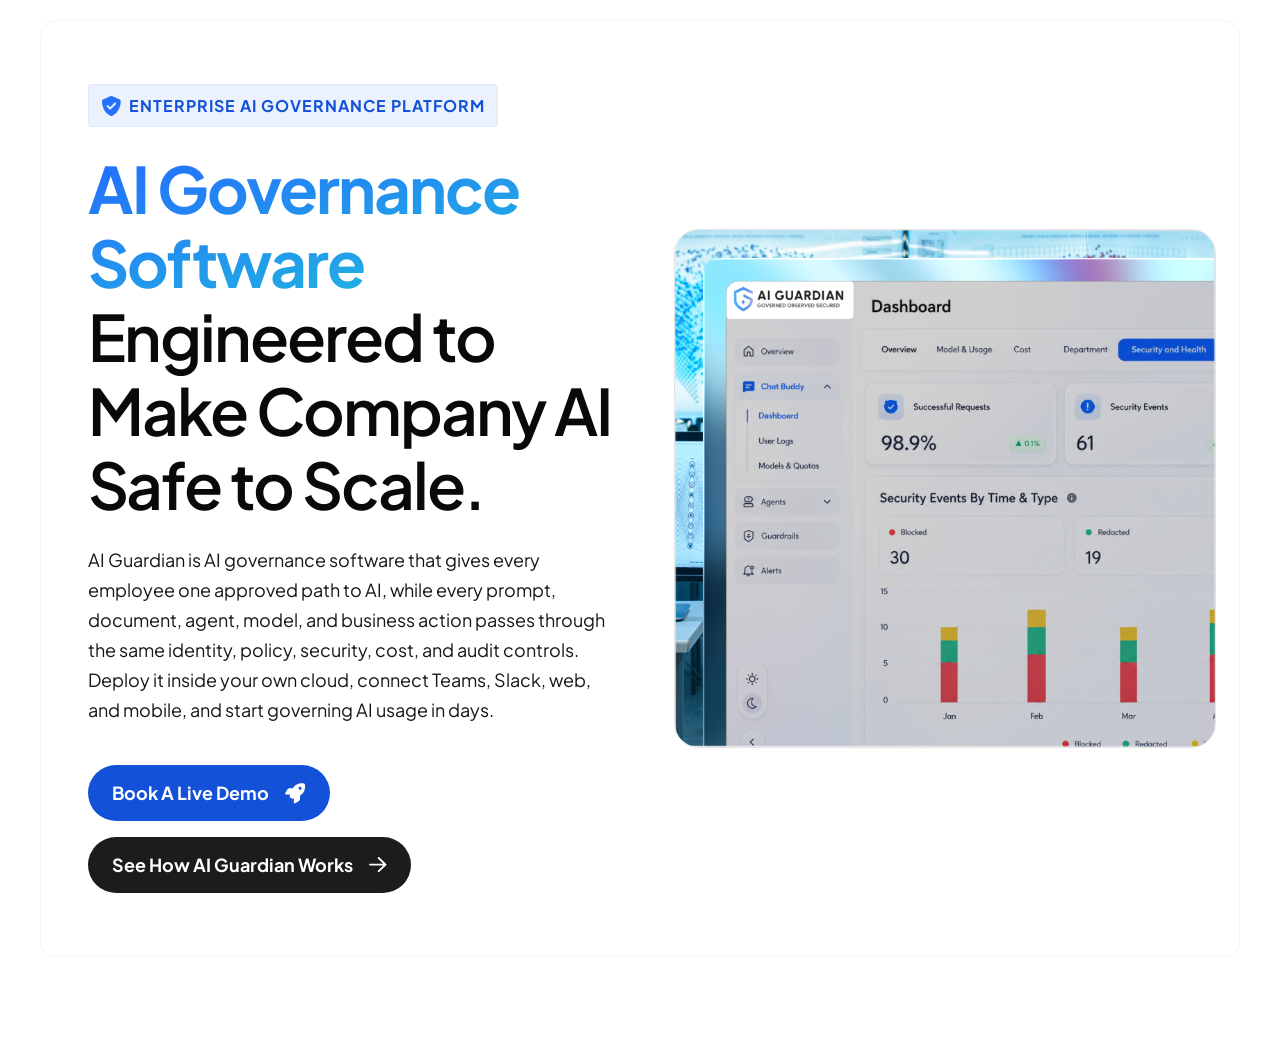
==== index.html @ 6d7435ee "Scaffold Figma-to-HTML page with self-hosted fonts and hero section Co-Authored-By: Claude Opus 5.5 " ====
<!doctype html>
<html lang="en">
<head>
  <meta charset="utf-8">
  <meta name="viewport" content="width=device-width, initial-scale=1">
  <title>AI Guardian — Enterprise AI Governance Software</title>
  <meta name="description" content="AI Guardian gives every employee one approved path to AI, with identity, policy, security, cost, and audit controls on every request.">
  <link rel="stylesheet" href="css/fonts.css">
  <link rel="stylesheet" href="css/base.css">
  <link rel="stylesheet" href="css/01-hero.css">
</head>
<body>
<main class="page">
<!-- 01 Hero — Figma node 1:6238 -->
<section class="hero section-full" id="hero">
  <div class="hero__card">
    <div class="hero__content">
      <div class="hero__text">
        <div class="hero__heading">
          <span class="eyebrow">
            <img src="assets/icon-shield-check.svg" width="19" height="20" alt="">
            Enterprise AI Governance Platform
          </span>
          <h1 class="hero__title">
            <span class="hero__title-gradient">AI Governance Software</span>
            Engineered to Make Company AI Safe to Scale.
          </h1>
        </div>
        <p class="hero__lead">
          AI Guardian is AI governance software that gives every employee one approved path to AI, while every prompt, document, agent, model, and business action passes through the same identity, policy, security, cost, and audit controls. Deploy it inside your own cloud, connect Teams, Slack, web, and mobile, and start governing AI usage in days.
        </p>
      </div>
      <div class="hero__actions">
        <a class="btn btn--primary" href="#book-demo">
          Book A Live Demo
          <img src="assets/icon-rocket.svg" width="21" height="21" alt="">
        </a>
        <a class="btn btn--dark" href="#walkthrough">
          See How AI Guardian Works
          <img src="assets/icon-arrow-right.svg" width="18" height="16" alt="">
        </a>
      </div>
    </div>
    <div class="hero__media">
      <img src="assets/hero-dashboard.png" width="777" height="744" alt="AI Guardian dashboard showing successful requests, security events, and security events by time and type">
    </div>
  </div>
</section>
</main>
</body>
</html>
---- css/fonts.css ----
/* Self-hosted Google Fonts (latin + latin-ext subsets). Variable fonts cover the weight range. */

/* Cousine — latin-ext */
@font-face {
  font-family: 'Cousine';
  font-style: normal;
  font-weight: 400;
  font-display: swap;
  src: url(../fonts/Cousine-latin-ext.woff2) format('woff2');
  unicode-range: U+0100-02BA, U+02BD-02C5, U+02C7-02CC, U+02CE-02D7, U+02DD-02FF, U+0304, U+0308, U+0329, U+1D00-1DBF, U+1E00-1E9F, U+1EF2-1EFF, U+2020, U+20A0-20AB, U+20AD-20C0, U+2113, U+2C60-2C7F, U+A720-A7FF;
}

/* Cousine — latin */
@font-face {
  font-family: 'Cousine';
  font-style: normal;
  font-weight: 400;
  font-display: swap;
  src: url(../fonts/Cousine-latin.woff2) format('woff2');
  unicode-range: U+0000-00FF, U+0131, U+0152-0153, U+02BB-02BC, U+02C6, U+02DA, U+02DC, U+0304, U+0308, U+0329, U+2000-206F, U+20AC, U+2122, U+2191, U+2193, U+2212, U+2215, U+FEFF, U+FFFD;
}

/* Inter — latin-ext */
@font-face {
  font-family: 'Inter';
  font-style: normal;
  font-weight: 400 900;
  font-display: swap;
  src: url(../fonts/Inter-latin-ext.woff2) format('woff2');
  unicode-range: U+0100-02BA, U+02BD-02C5, U+02C7-02CC, U+02CE-02D7, U+02DD-02FF, U+0304, U+0308, U+0329, U+1D00-1DBF, U+1E00-1E9F, U+1EF2-1EFF, U+2020, U+20A0-20AB, U+20AD-20C0, U+2113, U+2C60-2C7F, U+A720-A7FF;
}

/* Inter — latin */
@font-face {
  font-family: 'Inter';
  font-style: normal;
  font-weight: 400 900;
  font-display: swap;
  src: url(../fonts/Inter-latin.woff2) format('woff2');
  unicode-range: U+0000-00FF, U+0131, U+0152-0153, U+02BB-02BC, U+02C6, U+02DA, U+02DC, U+0304, U+0308, U+0329, U+2000-206F, U+20AC, U+2122, U+2191, U+2193, U+2212, U+2215, U+FEFF, U+FFFD;
}

/* Plus Jakarta Sans — latin-ext */
@font-face {
  font-family: 'Plus Jakarta Sans';
  font-style: normal;
  font-weight: 400 800;
  font-display: swap;
  src: url(../fonts/PlusJakartaSans-latin-ext.woff2) format('woff2');
  unicode-range: U+0100-02BA, U+02BD-02C5, U+02C7-02CC, U+02CE-02D7, U+02DD-02FF, U+0304, U+0308, U+0329, U+1D00-1DBF, U+1E00-1E9F, U+1EF2-1EFF, U+2020, U+20A0-20AB, U+20AD-20C0, U+2113, U+2C60-2C7F, U+A720-A7FF;
}

/* Plus Jakarta Sans — latin */
@font-face {
  font-family: 'Plus Jakarta Sans';
  font-style: normal;
  font-weight: 400 800;
  font-display: swap;
  src: url(../fonts/PlusJakartaSans-latin.woff2) format('woff2');
  unicode-range: U+0000-00FF, U+0131, U+0152-0153, U+02BB-02BC, U+02C6, U+02DA, U+02DC, U+0304, U+0308, U+0329, U+2000-206F, U+20AC, U+2122, U+2191, U+2193, U+2212, U+2215, U+FEFF, U+FFFD;
}

/* Roboto — latin-ext */
@font-face {
  font-family: 'Roboto';
  font-style: normal;
  font-weight: 400;
  font-display: swap;
  src: url(../fonts/Roboto-latin-ext.woff2) format('woff2');
  unicode-range: U+0100-02BA, U+02BD-02C5, U+02C7-02CC, U+02CE-02D7, U+02DD-02FF, U+0304, U+0308, U+0329, U+1D00-1DBF, U+1E00-1E9F, U+1EF2-1EFF, U+2020, U+20A0-20AB, U+20AD-20C0, U+2113, U+2C60-2C7F, U+A720-A7FF;
}

/* Roboto — latin */
@font-face {
  font-family: 'Roboto';
  font-style: normal;
  font-weight: 400;
  font-display: swap;
  src: url(../fonts/Roboto-latin.woff2) format('woff2');
  unicode-range: U+0000-00FF, U+0131, U+0152-0153, U+02BB-02BC, U+02C6, U+02DA, U+02DC, U+0304, U+0308, U+0329, U+2000-206F, U+20AC, U+2122, U+2191, U+2193, U+2212, U+2215, U+FEFF, U+FFFD;
}
---- css/base.css ----
/* Base styles shared by every section.
   Figma frame: "Design | AI Guardian - v2" (1760px wide, white, 20px top / 80px bottom padding,
   sections stacked vertically with an 80px gap). */

*,
*::before,
*::after {
  box-sizing: border-box;
}

html {
  -webkit-text-size-adjust: 100%;
}

body {
  margin: 0;
  background: #ffffff;
  color: #09090b;
  font-family: "Plus Jakarta Sans", "Inter", system-ui, sans-serif;
  -webkit-font-smoothing: antialiased;
  -moz-osx-font-smoothing: grayscale;
  text-rendering: optimizeLegibility;
}

h1, h2, h3, h4, h5, h6, p, ul, ol, figure, blockquote {
  margin: 0;
  padding: 0;
}

ul, ol {
  list-style: none;
}

img, svg {
  display: block;
  max-width: none;
}

a {
  color: inherit;
  text-decoration: none;
}

button {
  font: inherit;
  color: inherit;
  background: none;
  border: 0;
  padding: 0;
  cursor: pointer;
}

.page {
  width: 100%;
  max-width: 1760px;
  margin: 0 auto;
  padding: 20px 0 80px;
  display: flex;
  flex-direction: column;
  gap: 80px;
}

/* Section wrappers: in Figma, some sections span the full 1760px frame and
   others are inset 24px on each side (1712px wide). */
.section-full {
  width: 100%;
}

.section-inset {
  width: 100%;
  padding: 0 24px;
}

/* Shared "eyebrow" label pill (e.g. "ENTERPRISE AI GOVERNANCE PLATFORM"). */
.eyebrow {
  display: inline-flex;
  align-items: center;
  justify-content: center;
  gap: 8px;
  padding: 10.5px 12.5px;
  background: #ecf2fd;
  border: 0.5px solid #dee8fc;
  border-radius: 4px;
  color: #1351d8;
  font-family: "Plus Jakarta Sans", sans-serif;
  font-weight: 700;
  font-size: 16px;
  line-height: 20px;
  letter-spacing: 1px;
  text-transform: uppercase;
  white-space: nowrap;
}

/* Shared pill buttons. */
.btn {
  display: inline-flex;
  align-items: center;
  justify-content: center;
  gap: 16px;
  height: 56px;
  padding: 16px 24px;
  border-radius: 120px;
  color: #ffffff;
  font-family: "Plus Jakarta Sans", sans-serif;
  font-weight: 700;
  font-size: 18px;
  line-height: 24px;
  white-space: nowrap;
  transition: filter 0.15s ease, transform 0.15s ease;
}

.btn:hover {
  filter: brightness(1.1);
}

.btn:active {
  transform: translateY(1px);
}

.btn--primary {
  background: #1351d8;
}

.btn--dark {
  background: #1c1c1c;
}

.visually-hidden {
  position: absolute !important;
  width: 1px;
  height: 1px;
  padding: 0;
  margin: -1px;
  overflow: hidden;
  clip: rect(0, 0, 0, 0);
  white-space: nowrap;
  border: 0;
}
---- css/01-hero.css ----
/* 01 Hero — Figma node 1:6238 */

.hero {
  padding: 0 40px;
}

.hero__card {
  display: flex;
  align-items: center;
  gap: 24px;
  padding: 23px; /* 24px in Figma, minus the 1px stroke Figma draws inside the frame */
  background: #ffffff;
  border: 1px solid #f5f5f5;
  border-radius: 16px;
}

.hero__content {
  flex: 0 1 820px;
  min-width: 0;
  display: flex;
  flex-direction: column;
  align-items: flex-start;
  gap: 40px;
  padding: 40px 24px;
}

.hero__text {
  display: flex;
  flex-direction: column;
  gap: 24px;
  width: 100%;
}

.hero__heading {
  display: flex;
  flex-direction: column;
  align-items: flex-start;
  gap: 24px;
}

.hero__title {
  color: #09090b;
  font-weight: 600;
  font-size: 64px;
  line-height: 74px;
  letter-spacing: -2px;
}

.hero__title-gradient {
  display: block;
  font-weight: 700;
  background-image: linear-gradient(163.96deg, #246bfe 0%, #20c7d8 100%);
  -webkit-background-clip: text;
  background-clip: text;
  color: transparent;
}

.hero__lead {
  color: #171717;
  font-weight: 400;
  font-size: 18px;
  line-height: 30px;
}

.hero__actions {
  display: flex;
  align-items: center;
  gap: 16px;
  flex-wrap: wrap;
}

.hero__media {
  flex: 0 1 777px;
  min-width: 0;
  aspect-ratio: 777 / 743.445;
  border: 1.226px solid #e3e3e3;
  border-radius: 24.511px;
  overflow: hidden;
}

.hero__media img {
  width: 100%;
  height: 100%;
  object-fit: cover;
}
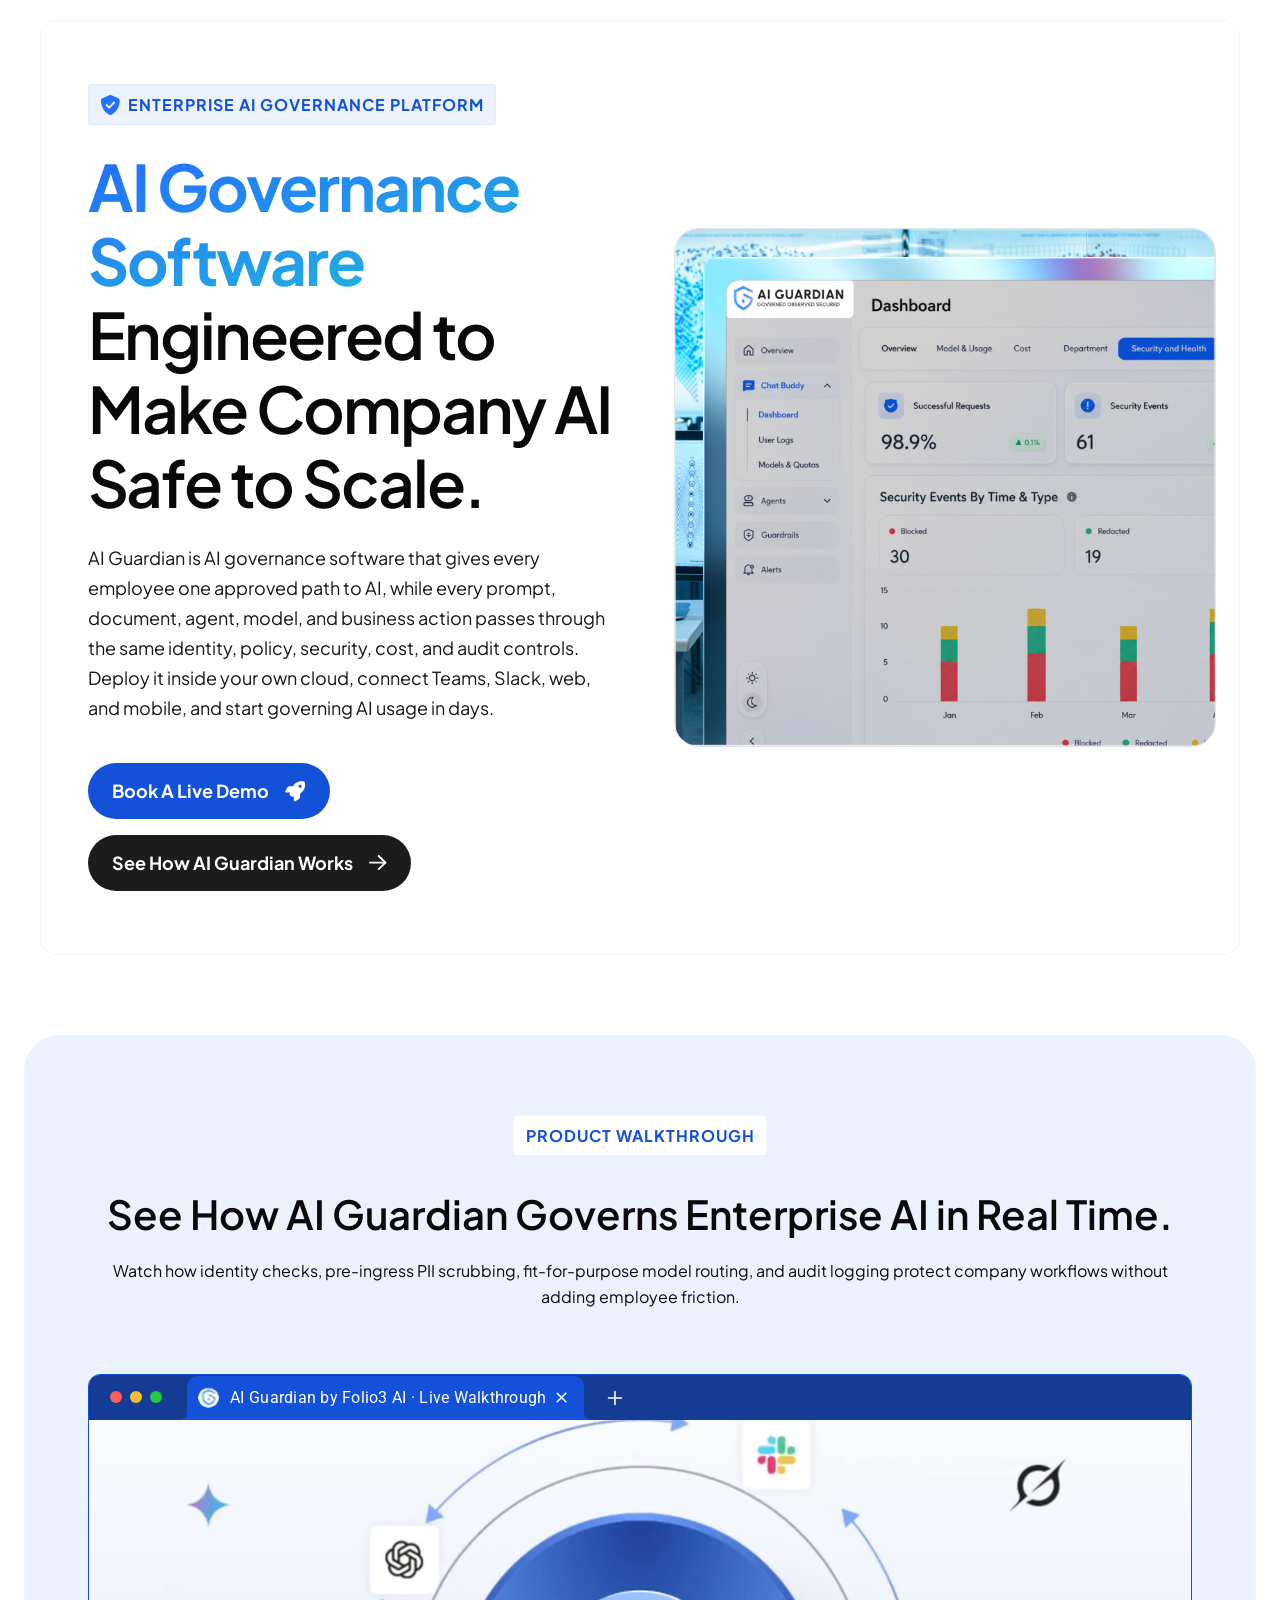
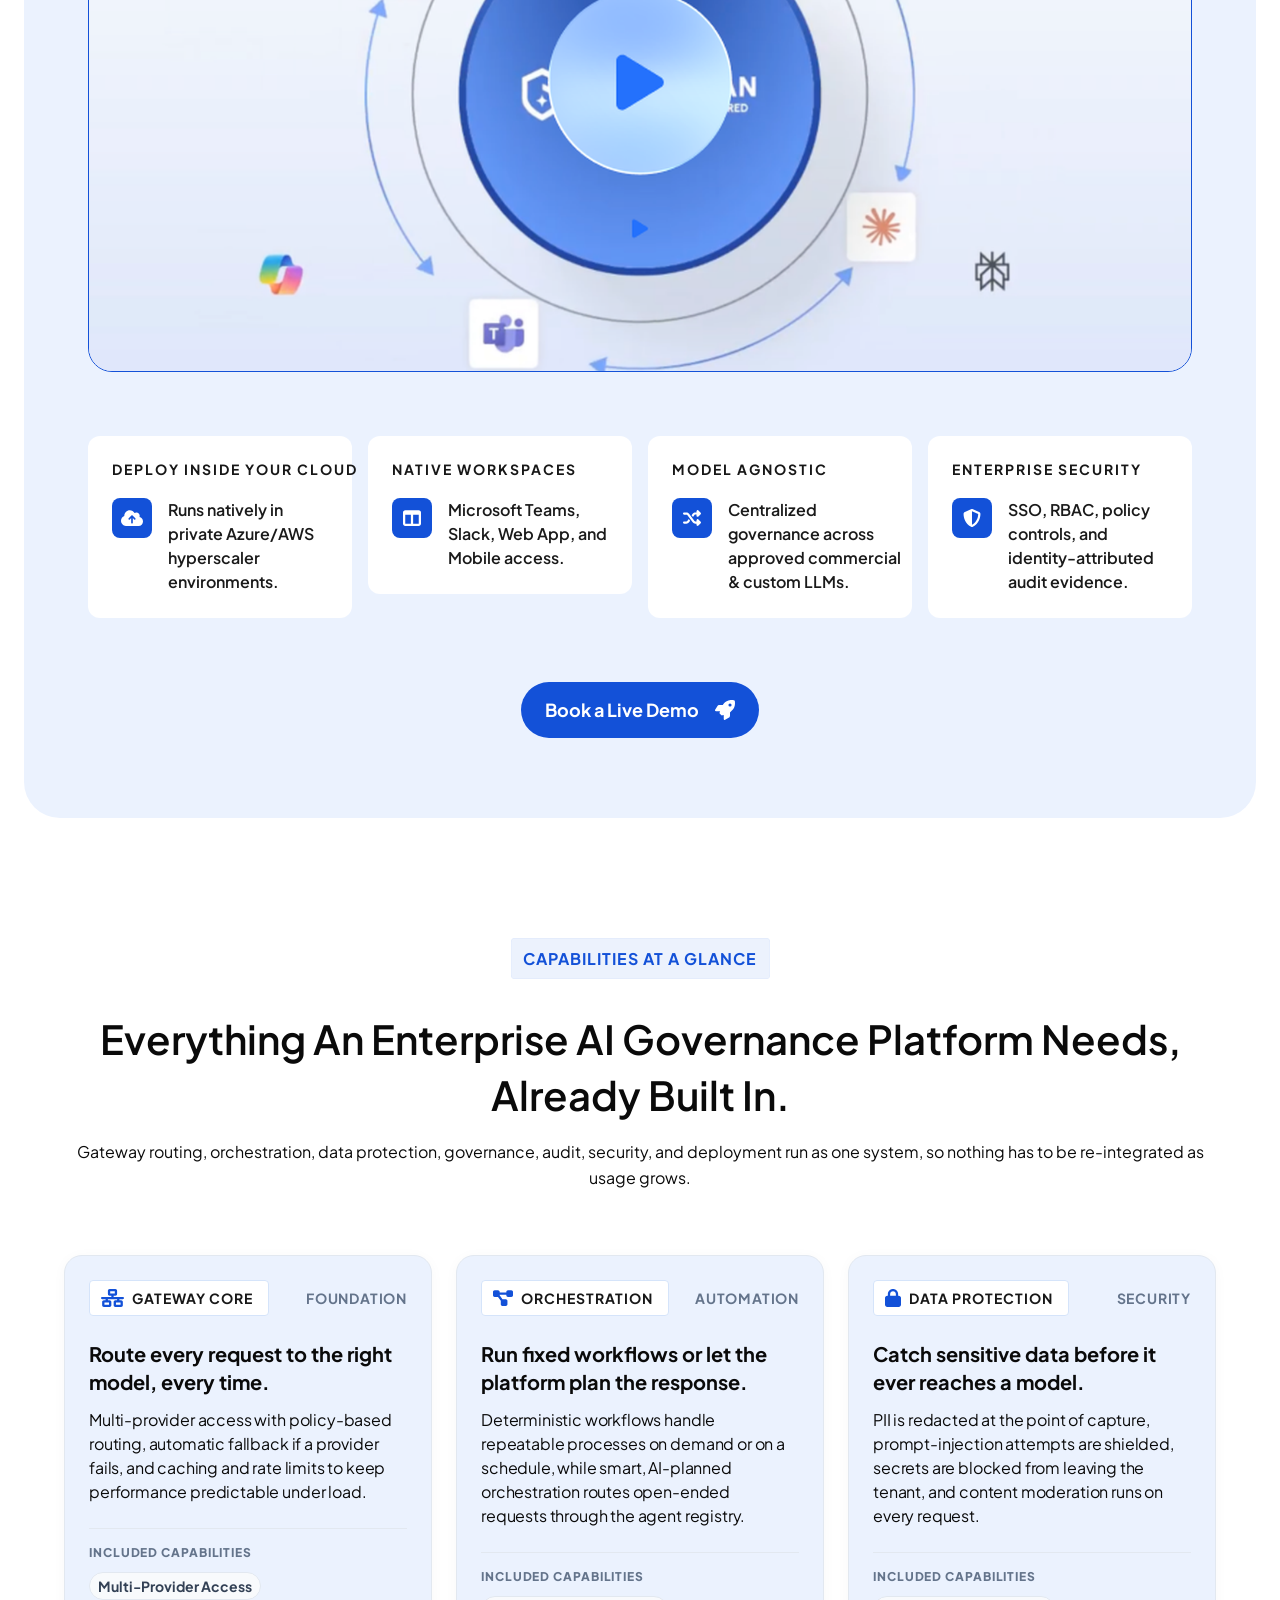
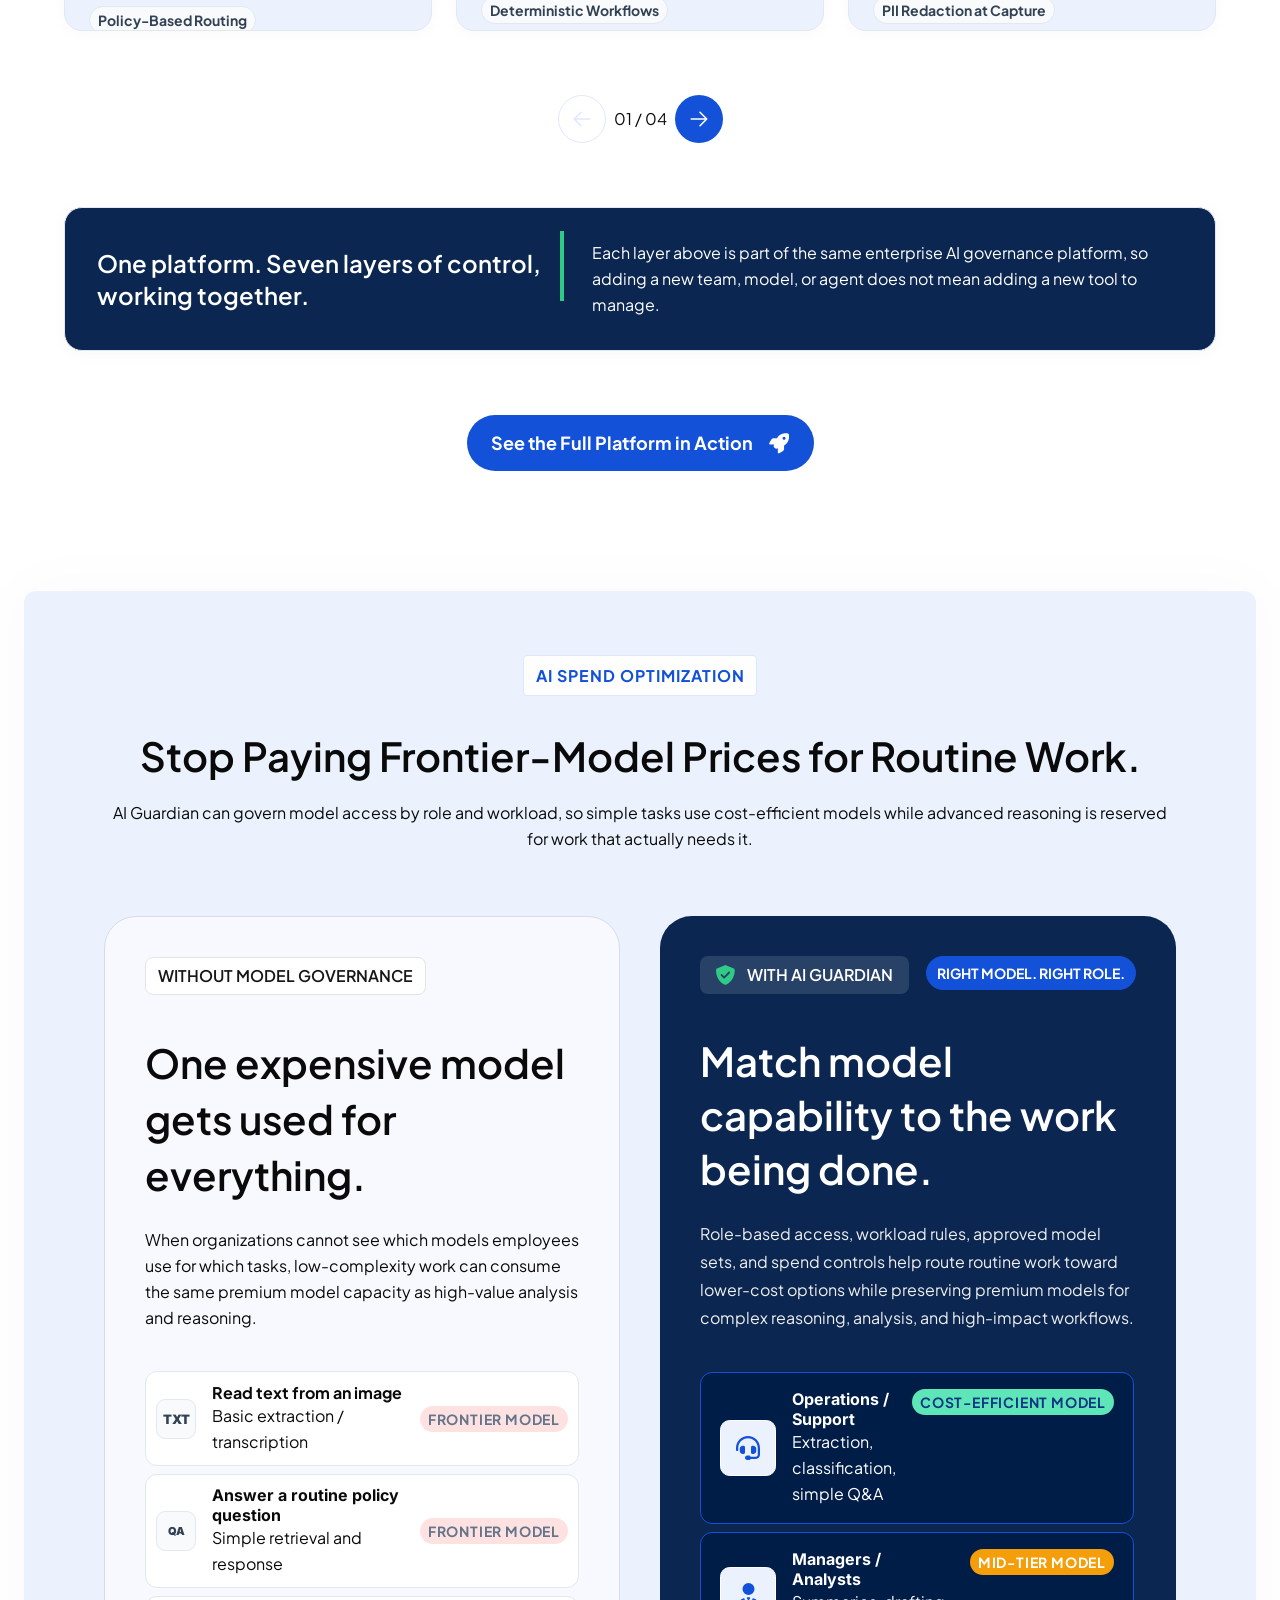
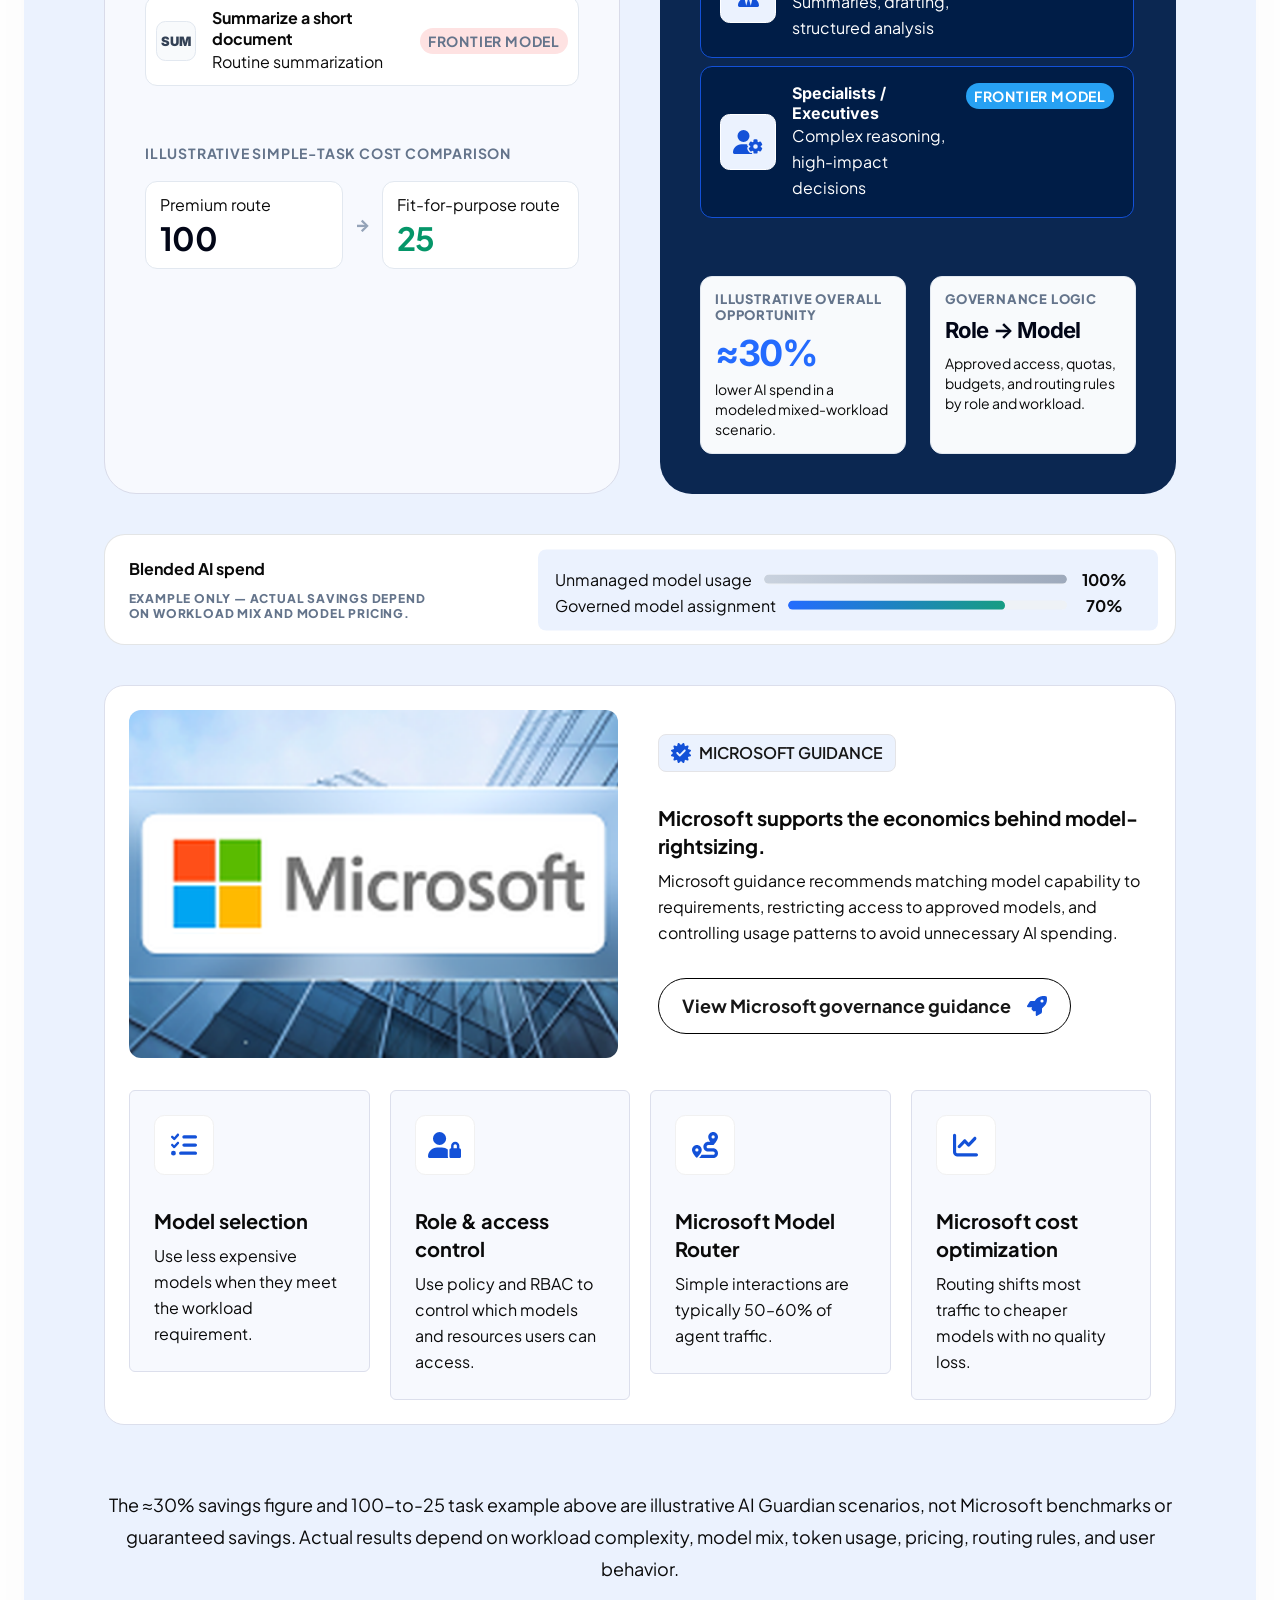
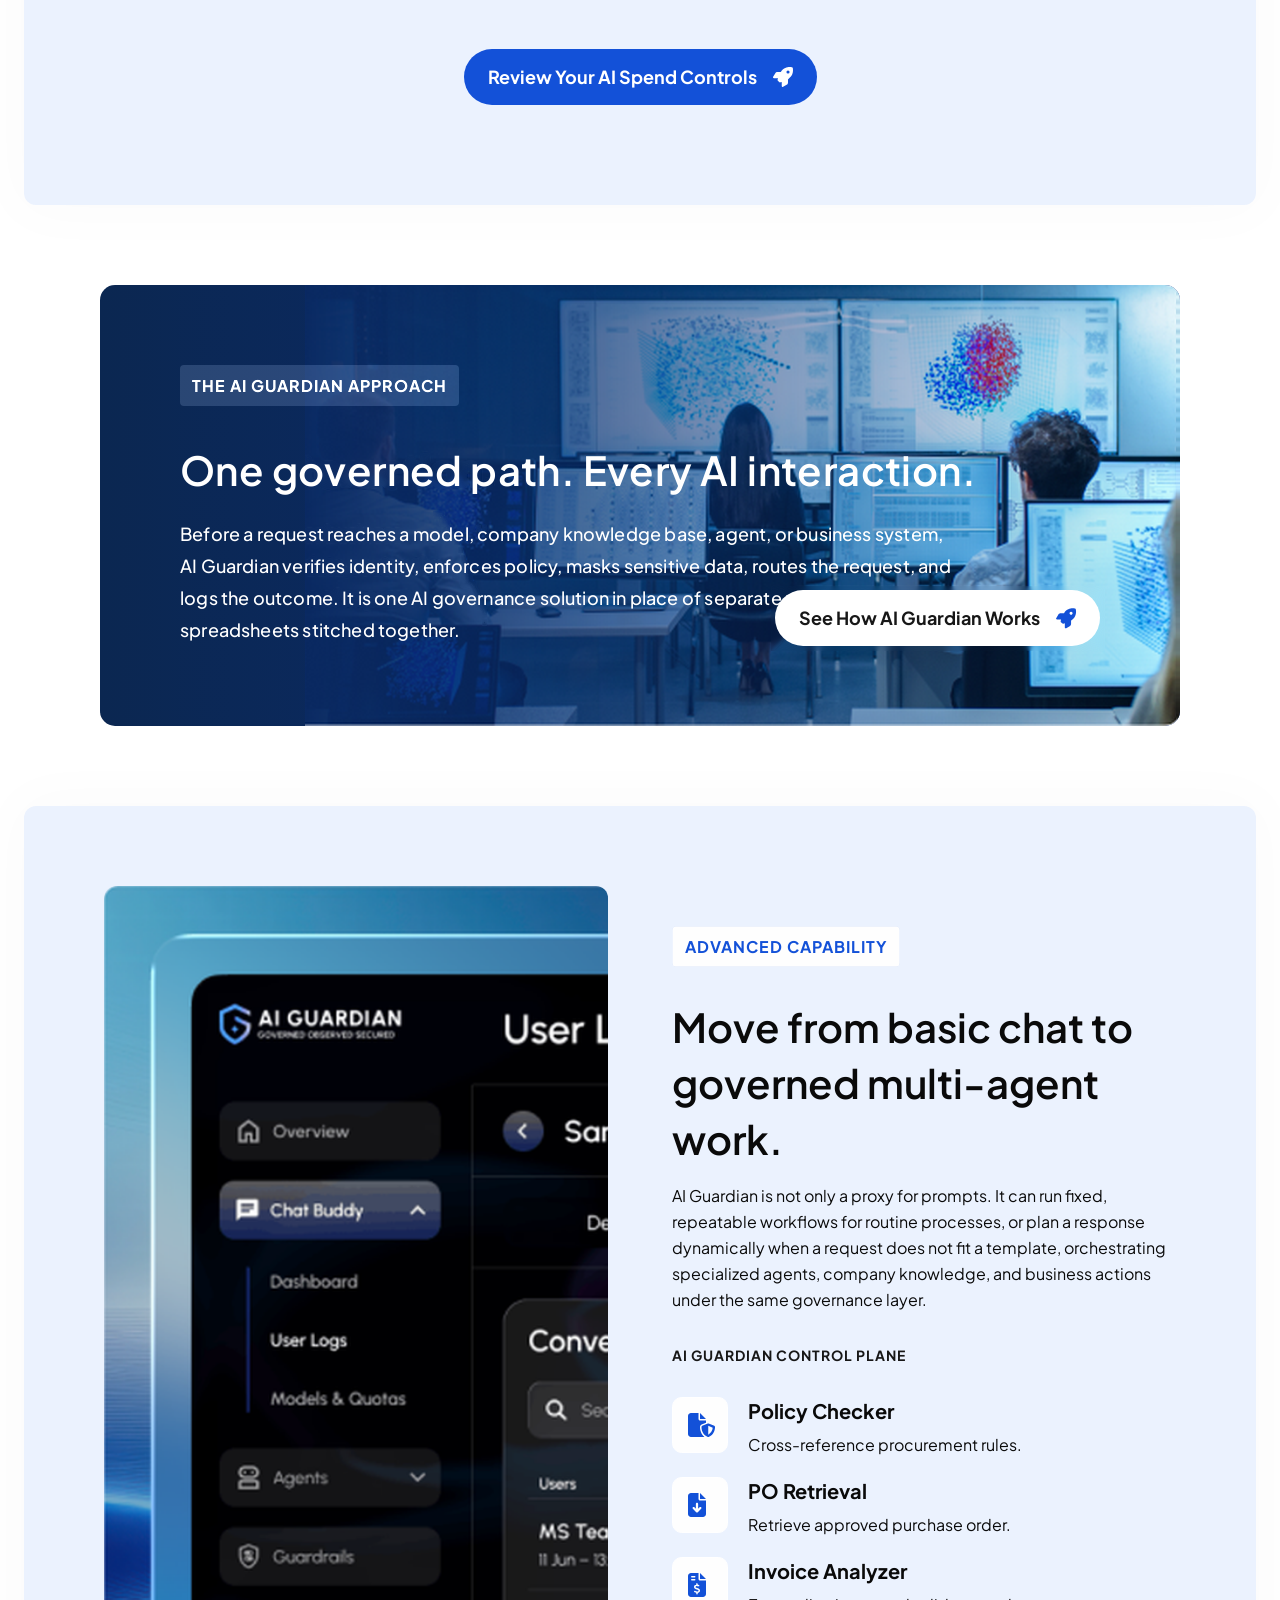
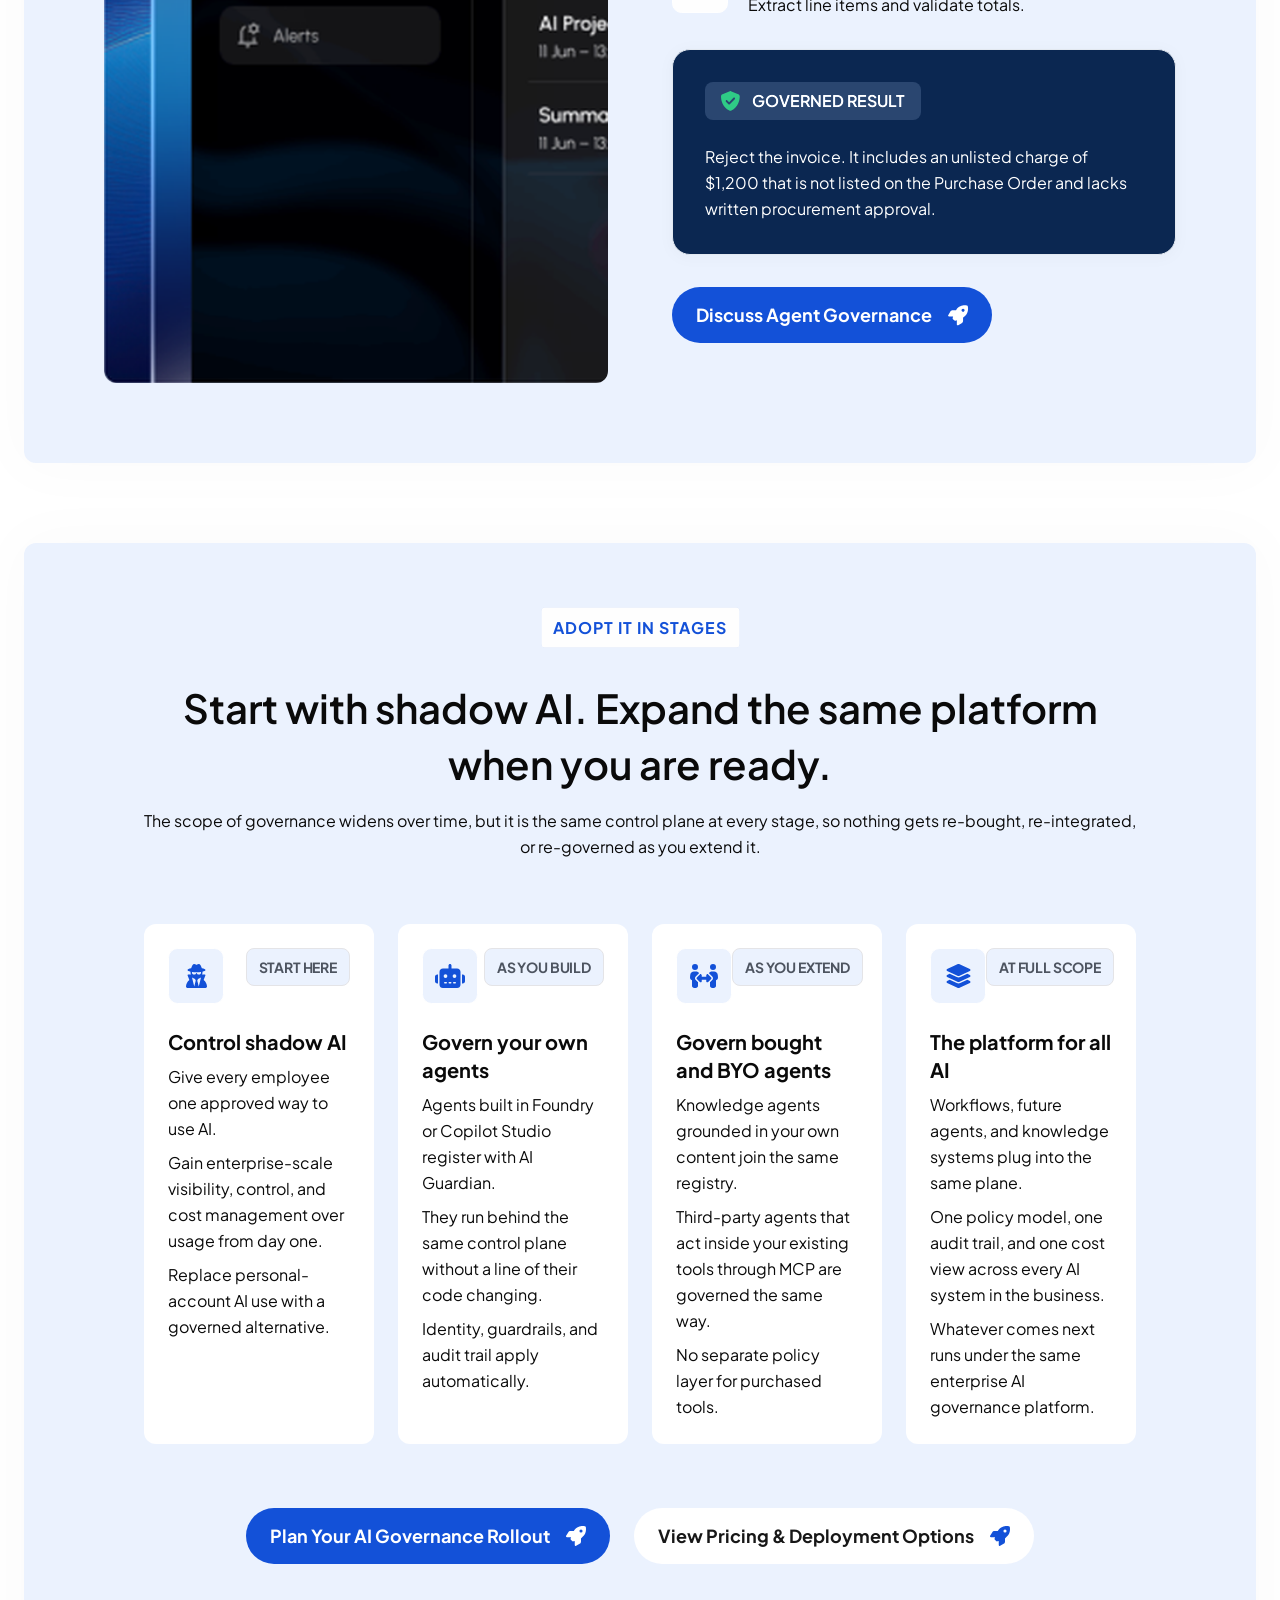
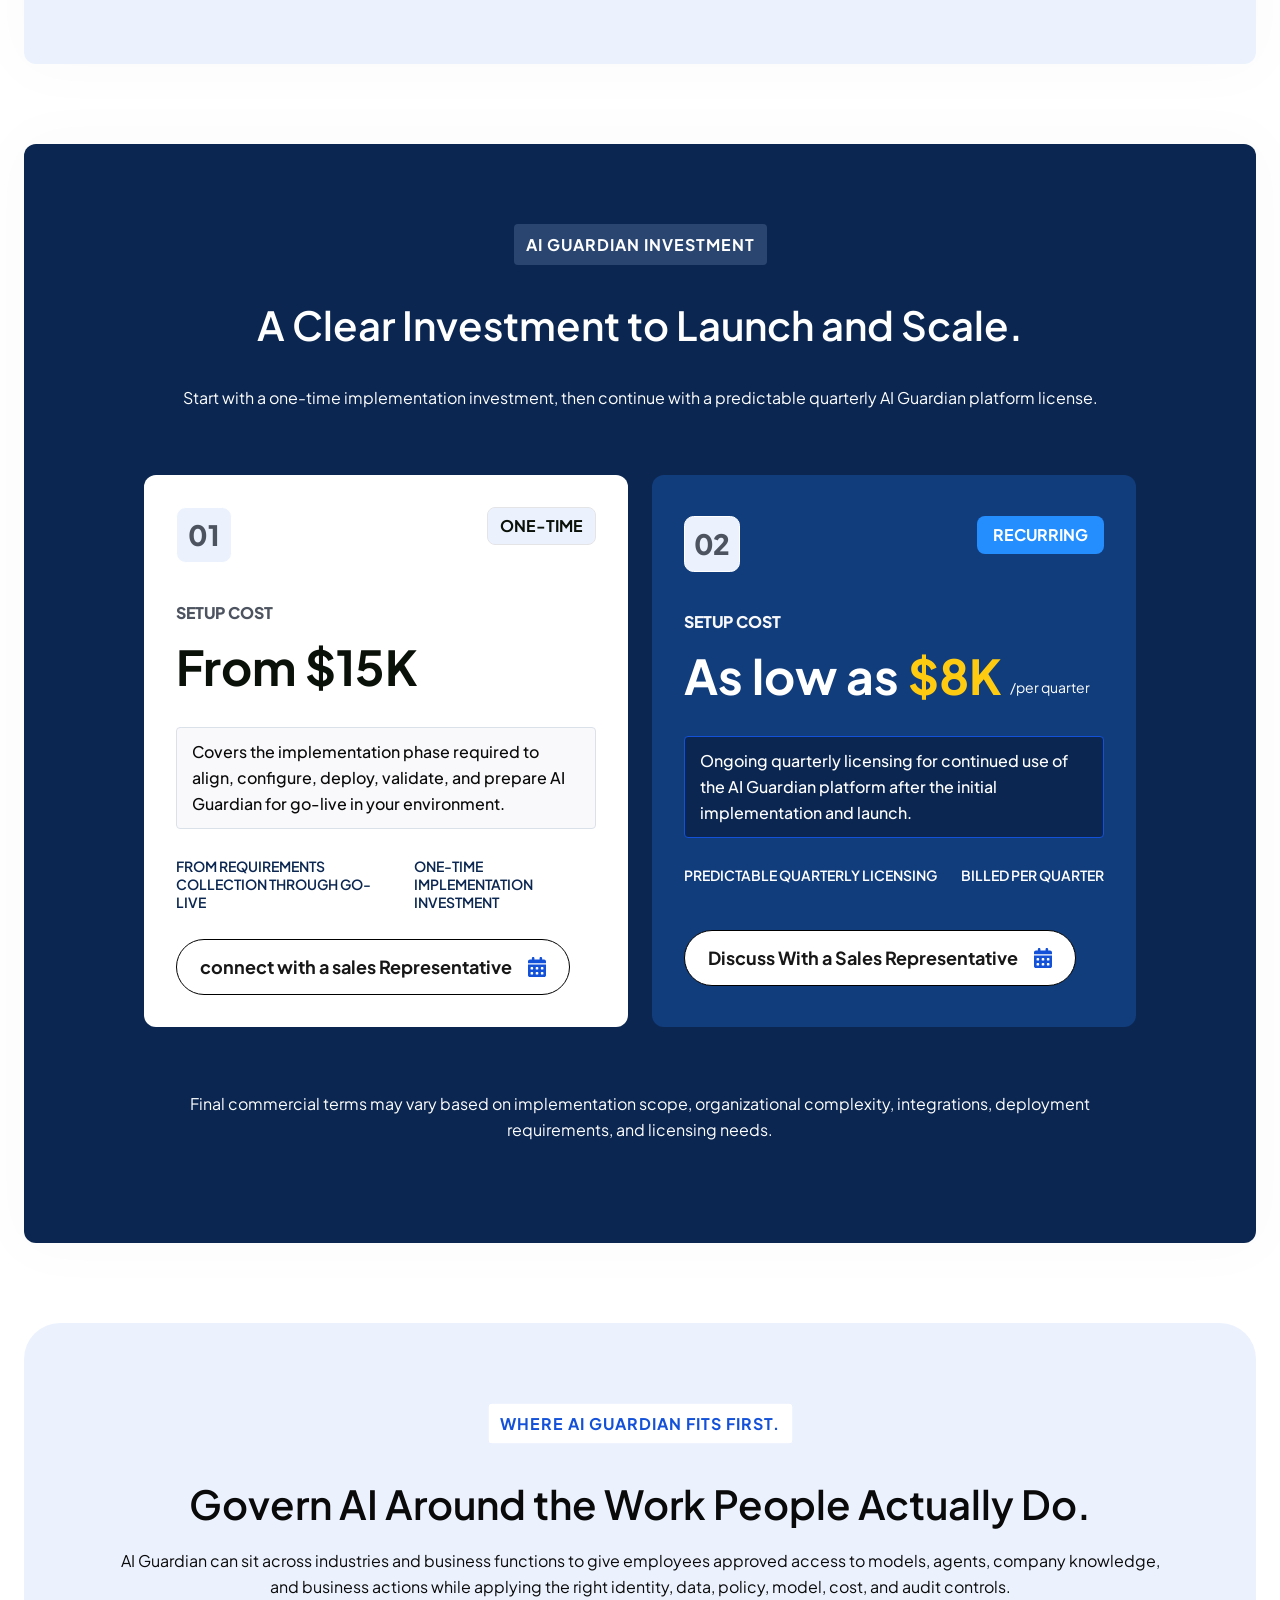
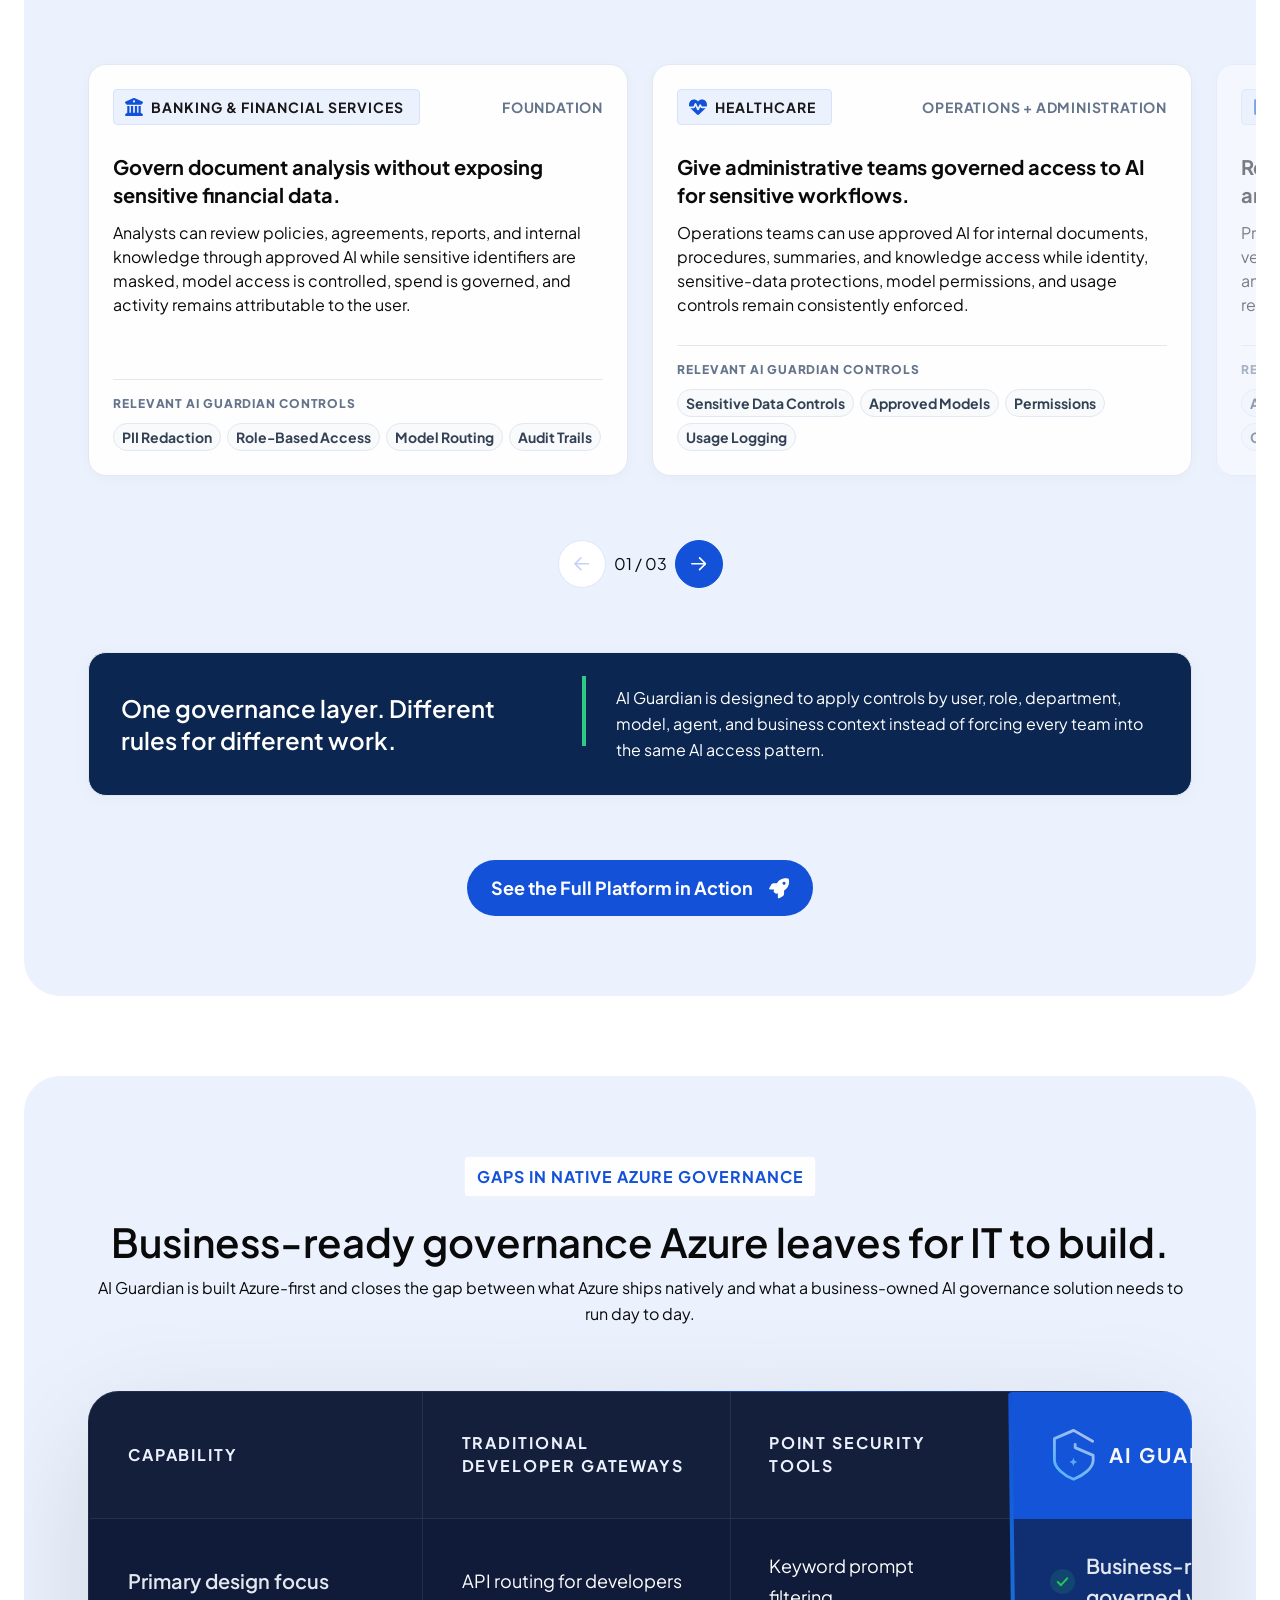
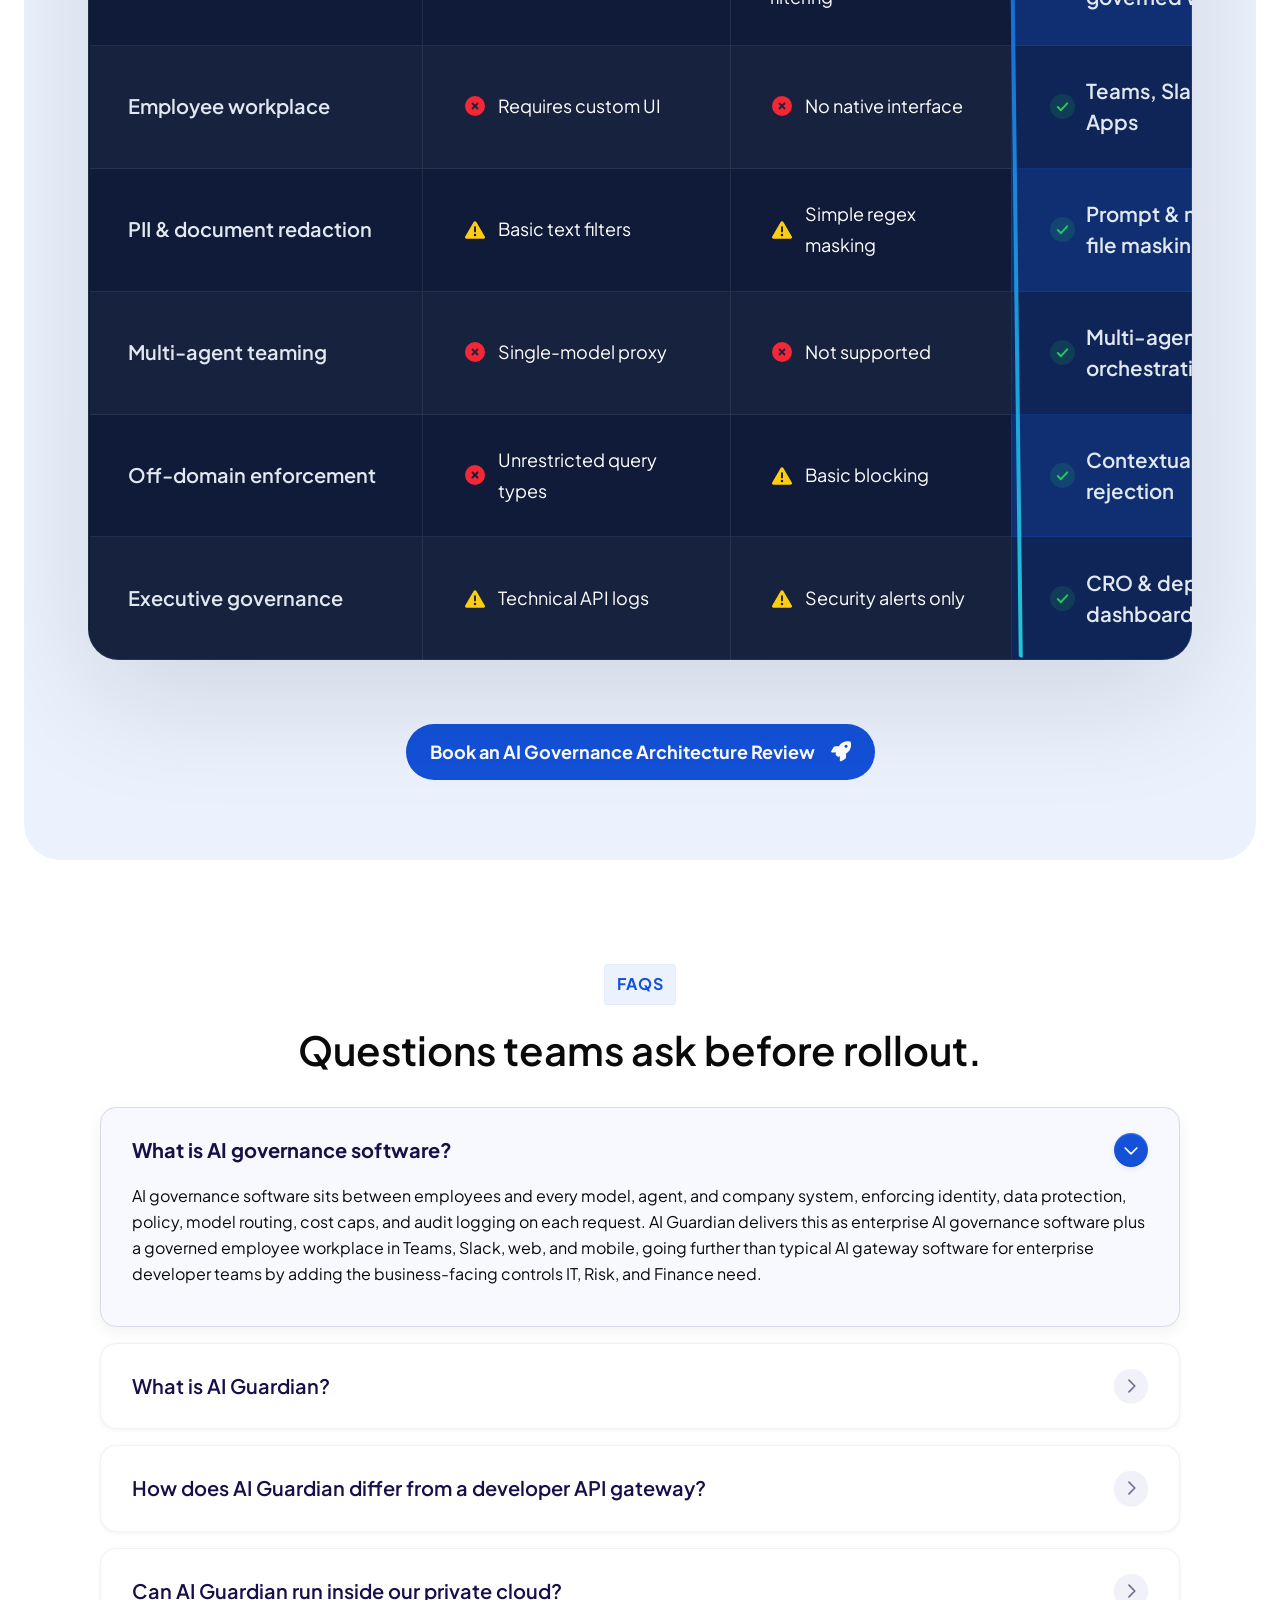
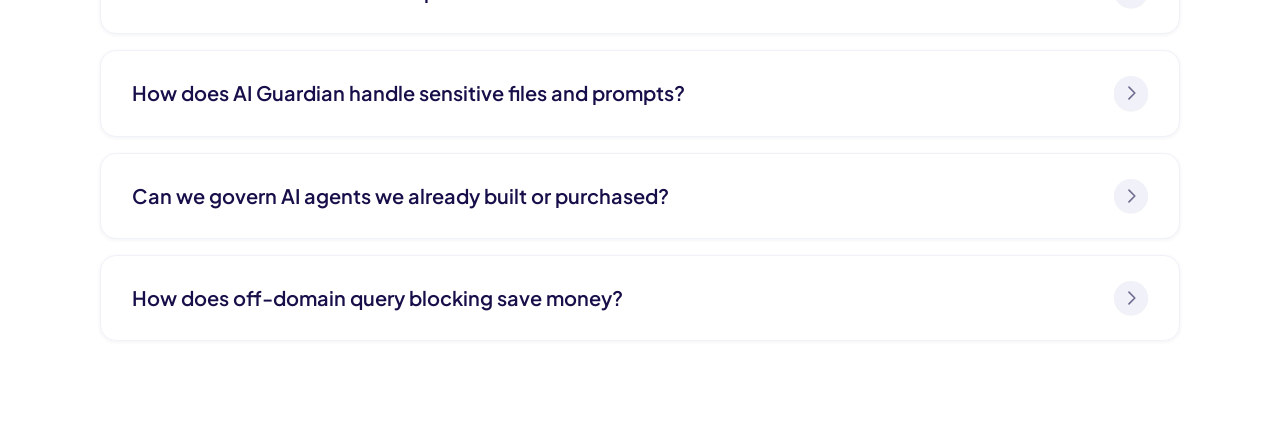
==== commit 52d41156: "Integrate sections: shared eyebrow stroke fix, symbol glyph fonts, table overflow, README - Draw the" ====
--- a/index.html
+++ b/index.html
@@ -8,6 +8,16 @@
   <link rel="stylesheet" href="css/fonts.css">
   <link rel="stylesheet" href="css/base.css">
   <link rel="stylesheet" href="css/01-hero.css">
+  <link rel="stylesheet" href="css/02-walkthrough.css">
+  <link rel="stylesheet" href="css/06-capabilities.css">
+  <link rel="stylesheet" href="css/07-spend.css">
+  <link rel="stylesheet" href="css/09-approach.css">
+  <link rel="stylesheet" href="css/10-multi-agent.css">
+  <link rel="stylesheet" href="css/12-stages.css">
+  <link rel="stylesheet" href="css/13-investment.css">
+  <link rel="stylesheet" href="css/15-use-cases.css">
+  <link rel="stylesheet" href="css/17-azure.css">
+  <link rel="stylesheet" href="css/18-faq.css">
 </head>
 <body>
 <main class="page">
@@ -46,6 +56,893 @@
     </div>
   </div>
 </section>
+<!-- 02 Walkthrough — Figma node 1:6262 -->
+<section class="walkthrough section-full" id="walkthrough">
+  <div class="walkthrough__card">
+    <header class="walkthrough__header">
+      <span class="eyebrow walkthrough__eyebrow">Product walkthrough</span>
+      <div class="walkthrough__heading">
+        <h2 class="walkthrough__title">See How AI Guardian Governs Enterprise AI in Real Time.</h2>
+        <p class="walkthrough__lead">Watch how identity checks, pre-ingress PII scrubbing, fit-for-purpose model routing, and audit logging protect company workflows without adding employee friction.</p>
+      </div>
+    </header>
+
+    <figure class="walkthrough__browser">
+      <img class="walkthrough__screen" src="assets/02-walkthrough-screen.png" width="1438" height="733" alt="AI Guardian at the centre of a governed AI workspace, connecting ChatGPT, Claude, Gemini, Copilot, Perplexity, Microsoft Teams and Slack">
+      <div class="walkthrough__toolbar" aria-hidden="true">
+        <img class="walkthrough__controls" src="assets/02-browser-controls.svg" width="52" height="12" alt="">
+        <div class="walkthrough__tabs">
+          <div class="walkthrough__tab-wrap">
+            <img src="assets/02-tab-curve-l.svg" width="7.796" height="10.395" alt="">
+            <div class="walkthrough__tab">
+              <img class="walkthrough__favicon" src="assets/02-tab-favicon.png" width="21" height="21" alt="">
+              <span class="walkthrough__tab-title">AI Guardian by Folio3 AI · Live Walkthrough</span>
+              <img src="assets/02-icon-tab-close.svg" width="23.389" height="23.389" alt="">
+            </div>
+            <img src="assets/02-tab-curve-r.svg" width="7.796" height="10.395" alt="">
+          </div>
+          <img src="assets/02-icon-tab-plus.svg" width="25.988" height="25.988" alt="">
+        </div>
+      </div>
+    </figure>
+
+    <ul class="walkthrough__features">
+      <li class="walkthrough__feature">
+        <h3 class="walkthrough__feature-label">Deploy Inside Your Cloud</h3>
+        <div class="walkthrough__feature-body">
+          <span class="walkthrough__feature-icon"><img src="assets/02-icon-cloud-arrow-up.svg" width="22.5" height="18" alt=""></span>
+          <p class="walkthrough__feature-text">Runs natively in private Azure/AWS hyperscaler environments.</p>
+        </div>
+      </li>
+      <li class="walkthrough__feature">
+        <h3 class="walkthrough__feature-label">Native Workspaces</h3>
+        <div class="walkthrough__feature-body">
+          <span class="walkthrough__feature-icon"><img src="assets/02-icon-table-columns.svg" width="18" height="18" alt=""></span>
+          <p class="walkthrough__feature-text">Microsoft Teams, Slack, Web App, and Mobile access.</p>
+        </div>
+      </li>
+      <li class="walkthrough__feature">
+        <h3 class="walkthrough__feature-label">Model Agnostic</h3>
+        <div class="walkthrough__feature-body">
+          <span class="walkthrough__feature-icon"><img src="assets/02-icon-shuffle.svg" width="18" height="18" alt=""></span>
+          <p class="walkthrough__feature-text walkthrough__feature-text--wide">Centralized governance across approved commercial &amp; custom LLMs.</p>
+        </div>
+      </li>
+      <li class="walkthrough__feature">
+        <h3 class="walkthrough__feature-label">Enterprise Security</h3>
+        <div class="walkthrough__feature-body">
+          <span class="walkthrough__feature-icon"><img src="assets/02-icon-shield-halved.svg" width="18" height="18" alt=""></span>
+          <p class="walkthrough__feature-text">SSO, RBAC, policy controls, and identity-attributed audit evidence.</p>
+        </div>
+      </li>
+    </ul>
+
+    <a class="btn btn--primary" href="#book-demo">
+      Book a Live Demo
+      <img src="assets/02-icon-rocket.svg" width="20" height="20" alt="">
+    </a>
+  </div>
+</section>
+<!-- 06 Capabilities — Figma node 1:6580 -->
+<section class="capabilities section-full" id="capabilities">
+  <div class="capabilities__inner">
+    <header class="capabilities__header">
+      <span class="eyebrow">Capabilities at a glance</span>
+      <div class="capabilities__intro">
+        <h2 class="capabilities__title">Everything An Enterprise AI Governance Platform Needs, Already Built In.</h2>
+        <p class="capabilities__lead">Gateway routing, orchestration, data protection, governance, audit, security, and deployment run as one system, so nothing has to be re-integrated as usage grows.</p>
+      </div>
+    </header>
+
+    <div class="capabilities__cards">
+      <article class="capabilities__card">
+        <div class="capabilities__card-head">
+          <span class="capabilities__tag">
+            <img src="assets/06-icon-network-wired.svg" width="22.5" height="18" alt="">
+            Gateway core
+          </span>
+          <span class="capabilities__kind">Foundation</span>
+        </div>
+        <div class="capabilities__card-body">
+          <h3 class="capabilities__card-title">Route every request to the right model, every time.</h3>
+          <p class="capabilities__card-text">Multi-provider access with policy-based routing, automatic fallback if a provider fails, and caching and rate limits to keep performance predictable under load.</p>
+        </div>
+        <div class="capabilities__included">
+          <p class="capabilities__included-label">Included capabilities</p>
+          <ul class="capabilities__chips">
+            <li class="capabilities__chip">Multi-Provider Access</li>
+            <li class="capabilities__chip">Policy-Based Routing</li>
+            <li class="capabilities__chip">Automatic Fallback</li>
+            <li class="capabilities__chip">Caching &amp; Rate Limits</li>
+          </ul>
+        </div>
+      </article>
+
+      <article class="capabilities__card">
+        <div class="capabilities__card-head">
+          <span class="capabilities__tag">
+            <img src="assets/06-icon-diagram-project.svg" width="20.25" height="18" alt="">
+            Orchestration
+          </span>
+          <span class="capabilities__kind">Automation</span>
+        </div>
+        <div class="capabilities__card-body">
+          <h3 class="capabilities__card-title">Run fixed workflows or let the platform plan the response.</h3>
+          <p class="capabilities__card-text">Deterministic workflows handle repeatable processes on demand or on a schedule, while smart, AI-planned orchestration routes open-ended requests through the agent registry.</p>
+        </div>
+        <div class="capabilities__included">
+          <p class="capabilities__included-label">Included capabilities</p>
+          <ul class="capabilities__chips">
+            <li class="capabilities__chip">Deterministic Workflows</li>
+            <li class="capabilities__chip">Scheduled (Cron) Runs</li>
+            <li class="capabilities__chip">Agent Registry</li>
+            <li class="capabilities__chip">Smart, AI-Planned Routing</li>
+          </ul>
+        </div>
+      </article>
+
+      <article class="capabilities__card">
+        <div class="capabilities__card-head">
+          <span class="capabilities__tag">
+            <img src="assets/06-icon-lock.svg" width="15.75" height="18" alt="">
+            Data protection
+          </span>
+          <span class="capabilities__kind">Security</span>
+        </div>
+        <div class="capabilities__card-body">
+          <h3 class="capabilities__card-title">Catch sensitive data before it ever reaches a model.</h3>
+          <p class="capabilities__card-text">PII is redacted at the point of capture, prompt-injection attempts are shielded, secrets are blocked from leaving the tenant, and content moderation runs on every request.</p>
+        </div>
+        <div class="capabilities__included">
+          <p class="capabilities__included-label">Included capabilities</p>
+          <ul class="capabilities__chips">
+            <li class="capabilities__chip">PII Redaction at Capture</li>
+            <li class="capabilities__chip">Prompt-Injection Shield</li>
+            <li class="capabilities__chip">Secrets Blocking</li>
+            <li class="capabilities__chip">Content Moderation</li>
+          </ul>
+        </div>
+      </article>
+    </div>
+
+    <div class="capabilities__pager">
+      <button class="capabilities__pager-btn" type="button" aria-label="Previous capabilities" disabled>
+        <img src="assets/06-btn-prev.svg" width="48" height="48" alt="">
+      </button>
+      <p class="capabilities__pager-count">01 / 04</p>
+      <button class="capabilities__pager-btn" type="button" aria-label="Next capabilities">
+        <img src="assets/06-btn-next.svg" width="48" height="48" alt="">
+      </button>
+    </div>
+
+    <div class="capabilities__summary">
+      <p class="capabilities__summary-title">One platform. Seven layers of control, working together.</p>
+      <p class="capabilities__summary-text">Each layer above is part of the same enterprise AI governance platform, so adding a new team, model, or agent does not mean adding a new tool to manage.</p>
+    </div>
+
+    <a class="btn btn--primary capabilities__cta" href="#book-demo">
+      See the Full Platform in Action
+      <img src="assets/06-icon-rocket.svg" width="21" height="21" alt="">
+    </a>
+  </div>
+</section>
+<!-- 07 AI Spend Optimization — Figma node 1:6670 -->
+<section class="spend section-inset" id="spend">
+  <div class="spend__card">
+    <header class="spend__header">
+      <span class="spend__eyebrow">AI spend optimization</span>
+      <div class="spend__intro">
+        <h2 class="spend__title">Stop Paying Frontier-Model Prices for Routine Work.</h2>
+        <p class="spend__lead">AI Guardian can govern model access by role and workload, so simple tasks use cost-efficient models while advanced reasoning is reserved for work that actually needs it.</p>
+      </div>
+    </header>
+
+    <div class="spend__body">
+      <div class="spend__compare">
+        <!-- Without model governance -->
+        <article class="spend__panel spend__panel--without">
+          <span class="spend__tag">Without model governance</span>
+          <div class="spend__panel-text">
+            <h3 class="spend__panel-title">One expensive model gets used for everything.</h3>
+            <p class="spend__panel-desc">When organizations cannot see which models employees use for which tasks, low-complexity work can consume the same premium model capacity as high-value analysis and reasoning.</p>
+          </div>
+          <ul class="spend__tasks">
+            <li class="spend__task">
+              <span class="spend__task-code">TXT</span>
+              <span class="spend__task-text">
+                <span class="spend__task-name">Read text from an image</span>
+                <span class="spend__task-sub">Basic extraction / transcription</span>
+              </span>
+              <span class="spend__chip spend__chip--frontier-muted">Frontier model</span>
+            </li>
+            <li class="spend__task">
+              <span class="spend__task-code spend__task-code--sm">QA</span>
+              <span class="spend__task-text">
+                <span class="spend__task-name spend__task-name--inter">Answer a routine policy question</span>
+                <span class="spend__task-sub">Simple retrieval and response</span>
+              </span>
+              <span class="spend__chip spend__chip--frontier-muted">Frontier model</span>
+            </li>
+            <li class="spend__task">
+              <span class="spend__task-code">SUM</span>
+              <span class="spend__task-text">
+                <span class="spend__task-name">Summarize a short document</span>
+                <span class="spend__task-sub">Routine summarization</span>
+              </span>
+              <span class="spend__chip spend__chip--frontier-muted">Frontier model</span>
+            </li>
+          </ul>
+          <div class="spend__cost">
+            <p class="spend__small">Illustrative simple-task cost comparison</p>
+            <div class="spend__cost-row">
+              <div class="spend__cost-box">
+                <span class="spend__cost-label">Premium route</span>
+                <span class="spend__cost-value">100</span>
+              </div>
+              <span class="spend__cost-arrow" aria-hidden="true">→</span>
+              <div class="spend__cost-box">
+                <span class="spend__cost-label">Fit-for-purpose route</span>
+                <span class="spend__cost-value spend__cost-value--good">25</span>
+              </div>
+            </div>
+          </div>
+        </article>
+
+        <!-- With AI Guardian -->
+        <article class="spend__panel spend__panel--with">
+          <div class="spend__panel-head">
+            <span class="spend__tag spend__tag--dark">
+              <img src="assets/07-icon-shield-check.svg" width="19" height="20" alt="">
+              With AI Guardian
+            </span>
+            <span class="spend__badge">Right model. Right role.</span>
+          </div>
+          <div class="spend__panel-text">
+            <h3 class="spend__panel-title spend__panel-title--light">Match model capability to the work being done.</h3>
+            <p class="spend__panel-desc spend__panel-desc--light">Role-based access, workload rules, approved model sets, and spend controls help route routine work toward lower-cost options while preserving premium models for complex reasoning, analysis, and high-impact workflows.</p>
+          </div>
+          <ul class="spend__roles">
+            <li class="spend__role">
+              <span class="spend__role-main">
+                <span class="spend__role-icon"><img src="assets/07-icon-headset.svg" width="24" height="24" alt=""></span>
+                <span class="spend__role-text">
+                  <span class="spend__role-name">Operations / Support</span>
+                  <span class="spend__role-sub">Extraction, classification, simple Q&amp;A</span>
+                </span>
+              </span>
+              <span class="spend__chip spend__chip--efficient">Cost-efficient model</span>
+            </li>
+            <li class="spend__role">
+              <span class="spend__role-main">
+                <span class="spend__role-icon"><img src="assets/07-icon-user-tie.svg" width="21" height="24" alt=""></span>
+                <span class="spend__role-text">
+                  <span class="spend__role-name">Managers / Analysts</span>
+                  <span class="spend__role-sub">Summaries, drafting, structured analysis</span>
+                </span>
+              </span>
+              <span class="spend__chip spend__chip--mid">Mid-tier model</span>
+            </li>
+            <li class="spend__role">
+              <span class="spend__role-main">
+                <span class="spend__role-icon"><img src="assets/07-icon-user-gear.svg" width="30" height="24" alt=""></span>
+                <span class="spend__role-text">
+                  <span class="spend__role-name">Specialists / Executives</span>
+                  <span class="spend__role-sub">Complex reasoning, high-impact decisions</span>
+                </span>
+              </span>
+              <span class="spend__chip spend__chip--frontier">Frontier model</span>
+            </li>
+          </ul>
+          <div class="spend__stats">
+            <div class="spend__stat">
+              <p class="spend__stat-label">Illustrative overall opportunity</p>
+              <p class="spend__stat-value spend__stat-value--big">≈30%</p>
+              <p class="spend__stat-desc">lower AI spend in a modeled mixed-workload scenario.</p>
+            </div>
+            <div class="spend__stat">
+              <p class="spend__stat-label">Governance logic</p>
+              <p class="spend__stat-value">Role → Model</p>
+              <p class="spend__stat-desc spend__stat-desc--pad">Approved access, quotas, budgets, and routing rules by role and workload.</p>
+            </div>
+          </div>
+        </article>
+      </div>
+
+      <!-- Blended AI spend -->
+      <div class="spend__blend">
+        <div class="spend__blend-text">
+          <h4 class="spend__blend-title">Blended AI spend</h4>
+          <p class="spend__blend-note">Example only — actual savings depend on workload mix and model pricing.</p>
+        </div>
+        <div class="spend__blend-chart">
+          <div class="spend__bar-row">
+            <span class="spend__bar-label">Unmanaged model usage</span>
+            <span class="spend__bar spend__bar--unmanaged"><span class="spend__bar-fill"></span></span>
+            <span class="spend__bar-value">100%</span>
+          </div>
+          <div class="spend__bar-row">
+            <span class="spend__bar-label">Governed model assignment</span>
+            <span class="spend__bar spend__bar--governed"><span class="spend__bar-fill"></span></span>
+            <span class="spend__bar-value">70%</span>
+          </div>
+        </div>
+      </div>
+
+      <!-- Microsoft guidance -->
+      <article class="spend__ms">
+        <div class="spend__ms-top">
+          <div class="spend__ms-media">
+            <img src="assets/07-microsoft-visual.png" width="489" height="294" alt="Microsoft logo over a glass office building">
+          </div>
+          <div class="spend__ms-content">
+            <span class="spend__tag spend__tag--blue">
+              <img src="assets/07-icon-badge-check.svg" width="20" height="20" alt="">
+              Microsoft guidance
+            </span>
+            <div class="spend__ms-text">
+              <h3 class="spend__ms-title">Microsoft supports the economics behind model-rightsizing.</h3>
+              <p class="spend__ms-desc">Microsoft guidance recommends matching model capability to requirements, restricting access to approved models, and controlling usage patterns to avoid unnecessary AI spending.</p>
+            </div>
+            <a class="spend__btn-outline" href="#microsoft-guidance">
+              View Microsoft governance guidance
+              <img src="assets/07-icon-rocket-blue.svg" width="20" height="20" alt="">
+            </a>
+          </div>
+        </div>
+        <ul class="spend__refs">
+          <li class="spend__ref">
+            <span class="spend__ref-icon"><img src="assets/07-icon-list-check.svg" width="25.714" height="25.714" alt=""></span>
+            <div class="spend__ref-text">
+              <h4 class="spend__ref-title">Model selection</h4>
+              <p class="spend__ref-desc">Use less expensive models when they meet the workload requirement.</p>
+            </div>
+          </li>
+          <li class="spend__ref">
+            <span class="spend__ref-icon"><img src="assets/07-icon-user-lock.svg" width="32.142" height="25.714" alt=""></span>
+            <div class="spend__ref-text">
+              <h4 class="spend__ref-title">Role &amp; access control</h4>
+              <p class="spend__ref-desc spend__ref-desc--wide">Use policy and RBAC to control which models and resources users can access.</p>
+            </div>
+          </li>
+          <li class="spend__ref">
+            <span class="spend__ref-icon"><img src="assets/07-icon-route.svg" width="25.714" height="25.714" alt=""></span>
+            <div class="spend__ref-text">
+              <h4 class="spend__ref-title">Microsoft Model Router</h4>
+              <p class="spend__ref-desc">Simple interactions are typically 50–60% of agent traffic.</p>
+            </div>
+          </li>
+          <li class="spend__ref">
+            <span class="spend__ref-icon"><img src="assets/07-icon-chart-line.svg" width="25.714" height="25.714" alt=""></span>
+            <div class="spend__ref-text">
+              <h4 class="spend__ref-title">Microsoft cost optimization</h4>
+              <p class="spend__ref-desc">Routing shifts most traffic to cheaper models with no quality loss.</p>
+            </div>
+          </li>
+        </ul>
+      </article>
+    </div>
+
+    <p class="spend__disclaimer">The ≈30% savings figure and 100-to-25 task example above are illustrative AI Guardian scenarios, not Microsoft benchmarks or guaranteed savings. Actual results depend on workload complexity, model mix, token usage, pricing, routing rules, and user behavior.</p>
+
+    <a class="btn btn--primary" href="#book-demo">
+      Review Your AI Spend Controls
+      <img src="assets/07-icon-rocket-white.svg" width="20" height="20" alt="">
+    </a>
+  </div>
+</section>
+<!-- 09 Approach — Figma node 1:6906 -->
+<section class="approach section-full" id="approach">
+  <div class="approach__cta">
+    <img class="approach__photo" src="assets/09-approach-photo.png" width="875" height="441" alt="">
+    <div class="approach__content">
+      <span class="approach__eyebrow">The AI Guardian approach</span>
+      <div class="approach__text">
+        <h2 class="approach__title">One governed path. Every AI interaction.</h2>
+        <p class="approach__lead">Before a request reaches a model, company knowledge base, agent, or business system, AI Guardian verifies identity, enforces policy, masks sensitive data, routes the request, and logs the outcome. It is one AI governance solution in place of separate proxies, filters, and spreadsheets stitched together.</p>
+      </div>
+    </div>
+    <a class="btn approach__btn" href="#walkthrough">
+      See How AI Guardian Works
+      <img src="assets/09-icon-rocket.svg" width="21" height="21" alt="">
+    </a>
+  </div>
+</section>
+<!-- 10 Multi-agent — Figma node 1:6919 -->
+<section class="multi-agent section-inset" id="multi-agent">
+  <div class="multi-agent__card">
+    <div class="multi-agent__media">
+      <img src="assets/10-multi-agent-mockup.png" width="744" height="937" alt="AI Guardian console showing user logs and conversation transcripts for a governed chat session">
+    </div>
+    <div class="multi-agent__content">
+      <div class="multi-agent__heading">
+        <span class="eyebrow multi-agent__eyebrow">Advanced capability</span>
+        <div class="multi-agent__intro">
+          <h2 class="multi-agent__title">Move from basic chat to governed multi-agent work.</h2>
+          <p class="multi-agent__lead">AI Guardian is not only a proxy for prompts. It can run fixed, repeatable workflows for routine processes, or plan a response dynamically when a request does not fit a template, orchestrating specialized agents, company knowledge, and business actions under the same governance layer.</p>
+        </div>
+      </div>
+      <h3 class="multi-agent__label">AI Guardian Control Plane</h3>
+      <ul class="multi-agent__agents">
+        <li class="multi-agent__agent">
+          <span class="multi-agent__icon"><img src="assets/10-icon-file-shield.svg" width="27" height="24" alt=""></span>
+          <div class="multi-agent__agent-text">
+            <h4 class="multi-agent__agent-name">Policy Checker</h4>
+            <p class="multi-agent__agent-desc">Cross-reference procurement rules.</p>
+          </div>
+        </li>
+        <li class="multi-agent__agent">
+          <span class="multi-agent__icon"><img src="assets/10-icon-file-arrow-down.svg" width="18" height="24" alt=""></span>
+          <div class="multi-agent__agent-text">
+            <h4 class="multi-agent__agent-name">PO Retrieval</h4>
+            <p class="multi-agent__agent-desc">Retrieve approved purchase order.</p>
+          </div>
+        </li>
+        <li class="multi-agent__agent">
+          <span class="multi-agent__icon"><img src="assets/10-icon-file-invoice-dollar.svg" width="18" height="24" alt=""></span>
+          <div class="multi-agent__agent-text">
+            <h4 class="multi-agent__agent-name">Invoice Analyzer</h4>
+            <p class="multi-agent__agent-desc">Extract line items and validate totals.</p>
+          </div>
+        </li>
+      </ul>
+      <div class="multi-agent__result">
+        <span class="multi-agent__result-tag">
+          <img src="assets/10-icon-shield-check.svg" width="19" height="20" alt="">
+          Governed result
+        </span>
+        <p class="multi-agent__result-text">Reject the invoice. It includes an unlisted charge of $1,200 that is not listed on the Purchase Order and lacks written procurement approval.</p>
+      </div>
+      <a class="btn btn--primary" href="#book-demo">
+        Discuss Agent Governance
+        <img class="multi-agent__btn-icon" src="assets/10-icon-rocket.svg" width="21" height="21" alt="">
+      </a>
+    </div>
+  </div>
+</section>
+<!-- 12 Stages — Figma node 1:7077 -->
+<section class="stages section-inset" id="stages">
+  <div class="stages__card">
+    <header class="stages__header">
+      <span class="eyebrow stages__eyebrow">Adopt it in stages</span>
+      <div class="stages__intro">
+        <h2 class="stages__title">Start with shadow AI. Expand the same platform when you are ready.</h2>
+        <p class="stages__lead">The scope of governance widens over time, but it is the same control plane at every stage, so nothing gets re-bought, re-integrated, or re-governed as you extend it.</p>
+      </div>
+    </header>
+
+    <ol class="stages__list">
+      <li class="stages__step">
+        <div class="stages__step-head">
+          <span class="stages__icon"><img src="assets/12-icon-user-secret.svg" width="21" height="24" alt=""></span>
+          <span class="stages__tag">Start here</span>
+        </div>
+        <div class="stages__step-body">
+          <h3 class="stages__step-title">Control shadow AI</h3>
+          <p class="stages__step-text">Give every employee one approved way to use AI.</p>
+          <p class="stages__step-text">Gain enterprise-scale visibility, control, and cost management over usage from day one.</p>
+          <p class="stages__step-text">Replace personal-account AI use with a governed alternative.</p>
+        </div>
+      </li>
+      <li class="stages__step">
+        <div class="stages__step-head">
+          <span class="stages__icon"><img src="assets/12-icon-robot.svg" width="30" height="24" alt=""></span>
+          <span class="stages__tag">As you build</span>
+        </div>
+        <div class="stages__step-body">
+          <h3 class="stages__step-title">Govern your own agents</h3>
+          <p class="stages__step-text">Agents built in Foundry or Copilot Studio register with AI Guardian.</p>
+          <p class="stages__step-text">They run behind the same control plane without a line of their code changing.</p>
+          <p class="stages__step-text">Identity, guardrails, and audit trail apply automatically.</p>
+        </div>
+      </li>
+      <li class="stages__step">
+        <div class="stages__step-head">
+          <span class="stages__icon"><img src="assets/12-icon-people-arrows.svg" width="30" height="24" alt=""></span>
+          <span class="stages__tag">As you extend</span>
+        </div>
+        <div class="stages__step-body">
+          <h3 class="stages__step-title">Govern bought and BYO agents</h3>
+          <p class="stages__step-text">Knowledge agents grounded in your own content join the same registry.</p>
+          <p class="stages__step-text">Third-party agents that act inside your existing tools through MCP are governed the same way.</p>
+          <p class="stages__step-text">No separate policy layer for purchased tools.</p>
+        </div>
+      </li>
+      <li class="stages__step">
+        <div class="stages__step-head">
+          <span class="stages__icon"><img src="assets/12-icon-layer-group.svg" width="27" height="24" alt=""></span>
+          <span class="stages__tag">At full scope</span>
+        </div>
+        <div class="stages__step-body">
+          <h3 class="stages__step-title">The platform for all AI</h3>
+          <p class="stages__step-text">Workflows, future agents, and knowledge systems plug into the same plane.</p>
+          <p class="stages__step-text">One policy model, one audit trail, and one cost view across every AI system in the business.</p>
+          <p class="stages__step-text">Whatever comes next runs under the same enterprise AI governance platform.</p>
+        </div>
+      </li>
+    </ol>
+
+    <div class="stages__actions">
+      <a class="btn btn--primary" href="#book-demo">
+        Plan Your AI Governance Rollout
+        <img src="assets/12-icon-rocket-white.svg" width="20" height="20" alt="">
+      </a>
+      <a class="btn stages__btn--light" href="#investment">
+        View Pricing &amp; Deployment Options
+        <img src="assets/12-icon-rocket-blue.svg" width="20" height="20" alt="">
+      </a>
+    </div>
+  </div>
+</section>
+<!-- 13 Investment — Figma node 1:7136 -->
+<section class="investment section-inset" id="investment">
+  <div class="investment__card">
+    <header class="investment__header">
+      <span class="investment__eyebrow">AI Guardian investment</span>
+      <h2 class="investment__title">A Clear Investment to Launch and Scale.</h2>
+      <p class="investment__lead">Start with a one-time implementation investment, then continue with a predictable quarterly AI Guardian platform license.</p>
+    </header>
+
+    <div class="investment__plans">
+      <article class="investment__plan">
+        <div class="investment__plan-top">
+          <div class="investment__plan-head">
+            <span class="investment__num">01</span>
+            <span class="investment__tag">One-time</span>
+          </div>
+          <div class="investment__plan-content">
+            <div class="investment__price-block">
+              <p class="investment__label">Setup Cost</p>
+              <p class="investment__price">From $15K</p>
+            </div>
+            <p class="investment__note">Covers the implementation phase required to align, configure, deploy, validate, and prepare AI Guardian for go-live in your environment.</p>
+          </div>
+        </div>
+        <div class="investment__meta investment__meta--center">
+          <p class="investment__meta-item investment__meta-item--w240">From requirements collection through go-live</p>
+          <p class="investment__meta-item investment__meta-item--w196">One-time implementation investment</p>
+        </div>
+        <a class="btn investment__btn" href="#book-demo">
+          connect with a sales Representative
+          <img src="assets/13-icon-calendar-days.svg" width="17.5" height="20" alt="">
+        </a>
+      </article>
+
+      <article class="investment__plan investment__plan--dark">
+        <div class="investment__plan-top">
+          <div class="investment__plan-head">
+            <span class="investment__num">02</span>
+            <span class="investment__tag investment__tag--accent">Recurring</span>
+          </div>
+          <div class="investment__plan-content">
+            <div class="investment__price-block">
+              <p class="investment__label">Setup Cost</p>
+              <p class="investment__price-row">
+                <span class="investment__price"><span class="investment__price-muted">As low as</span> <span class="investment__price-accent">$8K</span></span>
+                <span class="investment__per">/per quarter</span>
+              </p>
+            </div>
+            <p class="investment__note">Ongoing quarterly licensing for continued use of the AI Guardian platform after the initial implementation and launch.</p>
+          </div>
+        </div>
+        <div class="investment__meta">
+          <p class="investment__meta-item investment__meta-item--2line">Predictable quarterly licensing</p>
+          <p class="investment__meta-item">Billed per quarter</p>
+        </div>
+        <a class="btn investment__btn" href="#book-demo">
+          Discuss With a Sales Representative
+          <img src="assets/13-icon-calendar-days.svg" width="17.5" height="20" alt="">
+        </a>
+      </article>
+    </div>
+
+    <p class="investment__footnote">Final commercial terms may vary based on implementation scope, organizational complexity, integrations, deployment requirements, and licensing needs.</p>
+  </div>
+</section>
+<!-- 15 Use Cases — Figma node 1:7279 -->
+<section class="use-cases section-inset" id="use-cases">
+  <div class="use-cases__card">
+    <header class="use-cases__header">
+      <span class="use-cases__eyebrow">Where AI Guardian fits first.</span>
+      <div class="use-cases__intro">
+        <h2 class="use-cases__title">Govern AI Around the Work People Actually Do.</h2>
+        <p class="use-cases__lead">AI Guardian can sit across industries and business functions to give employees approved access to models, agents, company knowledge, and business actions while applying the right identity, data, policy, model, cost, and audit controls.</p>
+      </div>
+    </header>
+
+    <div class="use-cases__carousel" data-carousel>
+      <div class="use-cases__viewport">
+        <ul class="use-cases__track" data-track>
+          <li class="use-cases__item is-active">
+            <article class="use-cases__case">
+              <div class="use-cases__case-top">
+                <span class="use-cases__industry">
+                  <img src="assets/15-icon-bank.svg" width="18" height="18" alt="">
+                  Banking &amp; Financial Services
+                </span>
+                <span class="use-cases__function">Foundation</span>
+              </div>
+              <div class="use-cases__case-body">
+                <h3 class="use-cases__case-title">Govern document analysis without exposing sensitive financial data.</h3>
+                <p class="use-cases__case-text">Analysts can review policies, agreements, reports, and internal knowledge through approved AI while sensitive identifiers are masked, model access is controlled, spend is governed, and activity remains attributable to the user.</p>
+              </div>
+              <div class="use-cases__controls">
+                <p class="use-cases__controls-label">Relevant AI Guardian controls</p>
+                <ul class="use-cases__chips">
+                  <li class="use-cases__chip">PII Redaction</li>
+                  <li class="use-cases__chip">Role-Based Access</li>
+                  <li class="use-cases__chip">Model Routing</li>
+                  <li class="use-cases__chip">Audit Trails</li>
+                </ul>
+              </div>
+            </article>
+          </li>
+          <li class="use-cases__item is-active">
+            <article class="use-cases__case">
+              <div class="use-cases__case-top">
+                <span class="use-cases__industry">
+                  <img src="assets/15-icon-heart-pulse.svg" width="18" height="18" alt="">
+                  Healthcare
+                </span>
+                <span class="use-cases__function">Operations + Administration</span>
+              </div>
+              <div class="use-cases__case-body">
+                <h3 class="use-cases__case-title">Give administrative teams governed access to AI for sensitive workflows.</h3>
+                <p class="use-cases__case-text">Operations teams can use approved AI for internal documents, procedures, summaries, and knowledge access while identity, sensitive-data protections, model permissions, and usage controls remain consistently enforced.</p>
+              </div>
+              <div class="use-cases__controls">
+                <p class="use-cases__controls-label">Relevant AI Guardian controls</p>
+                <ul class="use-cases__chips">
+                  <li class="use-cases__chip">Sensitive Data Controls</li>
+                  <li class="use-cases__chip">Approved Models</li>
+                  <li class="use-cases__chip">Permissions</li>
+                  <li class="use-cases__chip">Usage Logging</li>
+                </ul>
+              </div>
+            </article>
+          </li>
+          <li class="use-cases__item">
+            <article class="use-cases__case">
+              <div class="use-cases__case-top">
+                <span class="use-cases__industry">
+                  <img src="assets/15-icon-industry.svg" width="20.25" height="18" alt="">
+                  Cross-Industry
+                </span>
+                <span class="use-cases__function">Procurement + Finance</span>
+              </div>
+              <div class="use-cases__case-body">
+                <h3 class="use-cases__case-title">Review vendor documents with governed agents and company policy context.</h3>
+                <p class="use-cases__case-text">Procurement teams can compare agreements, invoices, and vendor information against internal policy using approved agents and knowledge while AI Guardian preserves the same identity, redaction, model, budget, and audit controls.</p>
+              </div>
+              <div class="use-cases__controls">
+                <p class="use-cases__controls-label">Relevant AI Guardian controls</p>
+                <ul class="use-cases__chips">
+                  <li class="use-cases__chip">Agent Governance</li>
+                  <li class="use-cases__chip">Company Knowledge</li>
+                  <li class="use-cases__chip">PII Shielding</li>
+                  <li class="use-cases__chip">Cost Controls</li>
+                </ul>
+              </div>
+            </article>
+          </li>
+        </ul>
+      </div>
+
+      <div class="use-cases__nav">
+        <button class="use-cases__arrow use-cases__arrow--prev" type="button" aria-label="Previous use case" data-prev disabled>
+          <svg width="15.51" height="13.54" viewBox="0 0 17.5 15.2" aria-hidden="true"><path d="M17.1875 8.28125L10.3125 14.8437C9.92187 15.1953 9.33594 15.1953 8.98437 14.8047C8.63281 14.4141 8.63281 13.8281 9.02344 13.4766L14.2187 8.55469L0.9375 8.55469C0.390625 8.55469 0 8.125 0 7.61719C0 7.07031 0.390625 6.67969 0.9375 6.67969L14.2187 6.67969L9.02344 1.71875C8.63281 1.36719 8.63281 0.78125 8.98437 0.390625C9.33594 0 9.96094 0 10.3125 0.351562L17.1875 6.91406C17.3828 7.10937 17.5 7.34375 17.5 7.61719C17.5 7.85156 17.3828 8.08594 17.1875 8.28125Z" fill="currentColor"/></svg>
+        </button>
+        <p class="use-cases__count" aria-live="polite"><span data-current>01</span> / <span data-total>03</span></p>
+        <button class="use-cases__arrow use-cases__arrow--next" type="button" aria-label="Next use case" data-next>
+          <svg width="15.51" height="13.54" viewBox="0 0 17.5 15.2" aria-hidden="true"><path d="M17.1875 8.28125L10.3125 14.8437C9.92187 15.1953 9.33594 15.1953 8.98437 14.8047C8.63281 14.4141 8.63281 13.8281 9.02344 13.4766L14.2187 8.55469L0.9375 8.55469C0.390625 8.55469 0 8.125 0 7.61719C0 7.07031 0.390625 6.67969 0.9375 6.67969L14.2187 6.67969L9.02344 1.71875C8.63281 1.36719 8.63281 0.78125 8.98437 0.390625C9.33594 0 9.96094 0 10.3125 0.351562L17.1875 6.91406C17.3828 7.10937 17.5 7.34375 17.5 7.61719C17.5 7.85156 17.3828 8.08594 17.1875 8.28125Z" fill="currentColor"/></svg>
+        </button>
+      </div>
+    </div>
+
+    <div class="use-cases__callout">
+      <p class="use-cases__callout-title">One governance layer. Different rules for different work.</p>
+      <p class="use-cases__callout-text">AI Guardian is designed to apply controls by user, role, department, model, agent, and business context instead of forcing every team into the same AI access pattern.</p>
+    </div>
+
+    <a class="btn btn--primary use-cases__cta" href="#book-demo">
+      See the Full Platform in Action
+      <img class="use-cases__cta-icon" src="assets/15-icon-rocket.svg" width="21" height="21" alt="">
+    </a>
+  </div>
+
+  <script>
+    (function () {
+      var root = document.querySelector('#use-cases [data-carousel]');
+      if (!root) return;
+      var track = root.querySelector('[data-track]');
+      var items = track.children;
+      var prev = root.querySelector('[data-prev]');
+      var next = root.querySelector('[data-next]');
+      var cur = root.querySelector('[data-current]');
+      var visible = 2;
+      var steps = items.length;
+      var index = 0;
+      var pad = function (n) { return (n < 10 ? '0' : '') + n; };
+      root.querySelector('[data-total]').textContent = pad(steps);
+      function render() {
+        var gap = parseFloat(getComputedStyle(track).columnGap) || 0;
+        var offset = index * (items[0].offsetWidth + gap);
+        track.style.transform = 'translateX(' + -offset + 'px)';
+        for (var i = 0; i < items.length; i++) {
+          var active = i >= index && i < index + visible;
+          items[i].classList.toggle('is-active', active);
+          items[i].setAttribute('aria-hidden', active ? 'false' : 'true');
+        }
+        cur.textContent = pad(index + 1);
+        prev.disabled = index === 0;
+        next.disabled = index === steps - 1;
+      }
+      prev.addEventListener('click', function () { if (index > 0) { index--; render(); } });
+      next.addEventListener('click', function () { if (index < steps - 1) { index++; render(); } });
+      window.addEventListener('resize', render);
+      render();
+    })();
+  </script>
+</section>
+<!-- 17 Azure — Figma node 1:7473 -->
+<section class="azure section-inset" id="azure">
+  <div class="azure__card">
+    <div class="azure__inner">
+      <header class="azure__head">
+        <span class="azure__eyebrow">Gaps in native Azure governance</span>
+        <div class="azure__heading">
+          <h2 class="azure__title">Business-ready governance Azure leaves for IT to build.</h2>
+          <p class="azure__lead">AI Guardian is built Azure-first and closes the gap between what Azure ships natively and what a business-owned AI governance solution needs to run day to day.</p>
+        </div>
+      </header>
+
+      <div class="azure__table-card">
+        <span class="azure__glow" aria-hidden="true"></span>
+        <div class="azure__table-wrap">
+          <table class="azure__table">
+            <caption class="visually-hidden">Traditional developer gateways and point security tools compared with the AI Guardian plane</caption>
+            <colgroup>
+              <col class="azure__col azure__col--cap">
+              <col class="azure__col azure__col--gw">
+              <col class="azure__col azure__col--pt">
+              <col class="azure__col azure__col--ag">
+            </colgroup>
+            <thead>
+              <tr class="azure__row azure__row--head">
+                <th scope="col"><span class="azure__th-text">Capability</span></th>
+                <th scope="col"><span class="azure__th-text azure__th-text--gw">Traditional Developer Gateways</span></th>
+                <th scope="col"><span class="azure__th-text azure__th-text--pt">Point Security Tools</span></th>
+                <th scope="col" class="azure__ag">
+                  <span class="azure__ag-head">
+                    <img src="assets/17-logo-shield.svg" width="46.748" height="56" alt="">
+                    <span class="azure__ag-title">AI Guardian plane</span>
+                  </span>
+                  <span class="azure__rail" aria-hidden="true"><span></span></span>
+                </th>
+              </tr>
+            </thead>
+            <tbody>
+              <tr class="azure__row azure__row--r1">
+                <th scope="row">Primary design focus</th>
+                <td><span class="azure__plain azure__plain--gw">API routing for developers</span></td>
+                <td><span class="azure__plain azure__plain--pt">Keyword prompt filtering</span></td>
+                <td class="azure__ag">
+                  <span class="azure__cell"><img class="azure__check" src="assets/17-icon-check-circle.svg" width="24.589" height="24.589" alt="Yes:"><span class="azure__ag-text">Business-ready governed workplace</span></span>
+                </td>
+              </tr>
+              <tr class="azure__row azure__row--r2 azure__row--alt">
+                <th scope="row">Employee workplace</th>
+                <td><span class="azure__cell"><span class="azure__mark"><img src="assets/17-icon-xmark-circle.svg" width="20" height="20" alt="No:"></span><span class="azure__val">Requires custom UI</span></span></td>
+                <td><span class="azure__cell"><span class="azure__mark"><img src="assets/17-icon-xmark-circle.svg" width="20" height="20" alt="No:"></span><span class="azure__val azure__val--w169">No native interface</span></span></td>
+                <td class="azure__ag">
+                  <span class="azure__cell"><img class="azure__check" src="assets/17-icon-check-circle.svg" width="24.589" height="24.589" alt="Yes:"><span class="azure__ag-text">Teams, Slack &amp; Web Apps</span></span>
+                </td>
+              </tr>
+              <tr class="azure__row azure__row--r3">
+                <th scope="row">PII &amp; document redaction</th>
+                <td><span class="azure__cell"><span class="azure__mark azure__mark--warn"><img src="assets/17-icon-triangle-exclamation.svg" width="20" height="20" alt="Partial:"></span><span class="azure__val">Basic text filters</span></span></td>
+                <td><span class="azure__cell"><span class="azure__mark azure__mark--warn"><img src="assets/17-icon-triangle-exclamation.svg" width="20" height="20" alt="Partial:"></span><span class="azure__val azure__val--w169">Simple regex masking</span></span></td>
+                <td class="azure__ag">
+                  <span class="azure__cell"><img class="azure__check" src="assets/17-icon-check-circle.svg" width="24.589" height="24.589" alt="Yes:"><span class="azure__ag-text">Prompt &amp; multi-page file masking</span></span>
+                </td>
+              </tr>
+              <tr class="azure__row azure__row--r4 azure__row--alt">
+                <th scope="row">Multi-agent teaming</th>
+                <td><span class="azure__cell"><span class="azure__mark"><img src="assets/17-icon-xmark-circle.svg" width="20" height="20" alt="No:"></span><span class="azure__val">Single-model proxy</span></span></td>
+                <td><span class="azure__cell"><span class="azure__mark"><img src="assets/17-icon-xmark-circle.svg" width="20" height="20" alt="No:"></span><span class="azure__val">Not supported</span></span></td>
+                <td class="azure__ag">
+                  <span class="azure__cell"><img class="azure__check" src="assets/17-icon-check-circle.svg" width="24.589" height="24.589" alt="Yes:"><span class="azure__ag-text">Multi-agent orchestration</span></span>
+                </td>
+              </tr>
+              <tr class="azure__row azure__row--r5">
+                <th scope="row">Off-domain enforcement</th>
+                <td><span class="azure__cell"><span class="azure__mark"><img src="assets/17-icon-xmark-circle.svg" width="20" height="20" alt="No:"></span><span class="azure__val azure__val--w194">Unrestricted query types</span></span></td>
+                <td><span class="azure__cell"><span class="azure__mark azure__mark--warn"><img src="assets/17-icon-triangle-exclamation.svg" width="20" height="20" alt="Partial:"></span><span class="azure__val">Basic blocking</span></span></td>
+                <td class="azure__ag">
+                  <span class="azure__cell"><img class="azure__check" src="assets/17-icon-check-circle.svg" width="24.589" height="24.589" alt="Yes:"><span class="azure__ag-text">Contextual task rejection</span></span>
+                </td>
+              </tr>
+              <tr class="azure__row azure__row--r6 azure__row--alt">
+                <th scope="row">Executive governance</th>
+                <td><span class="azure__cell"><span class="azure__mark azure__mark--warn"><img src="assets/17-icon-triangle-exclamation.svg" width="20" height="20" alt="Partial:"></span><span class="azure__val">Technical API logs</span></span></td>
+                <td><span class="azure__cell"><span class="azure__mark azure__mark--warn"><img src="assets/17-icon-triangle-exclamation.svg" width="20" height="20" alt="Partial:"></span><span class="azure__val azure__val--w169">Security alerts only</span></span></td>
+                <td class="azure__ag">
+                  <span class="azure__cell"><img class="azure__check" src="assets/17-icon-check-circle.svg" width="24.589" height="24.589" alt="Yes:"><span class="azure__ag-text">CRO &amp; department dashboards</span></span>
+                </td>
+              </tr>
+            </tbody>
+          </table>
+        </div>
+      </div>
+
+      <a class="btn btn--primary azure__cta" href="#book-demo">
+        Book an AI Governance Architecture Review
+        <img src="assets/17-icon-rocket.svg" width="21" height="21" alt="">
+      </a>
+    </div>
+  </div>
+</section>
+<!-- 18 FAQ — Figma node 1:7615 -->
+<section class="faq section-full" id="faq">
+  <div class="faq__inner">
+    <header class="faq__head">
+      <span class="eyebrow faq__eyebrow">faqs</span>
+      <h2 class="faq__title">Questions teams ask before rollout.</h2>
+    </header>
+
+    <div class="faq__list">
+      <details class="faq__item" open>
+        <summary class="faq__summary">
+          <span class="faq__question">What is AI governance software?</span>
+          <span class="faq__toggle" aria-hidden="true"></span>
+        </summary>
+        <p class="faq__answer">AI governance software sits between employees and every model, agent, and company system, enforcing identity, data protection, policy, model routing, cost caps, and audit logging on each request. AI Guardian delivers this as enterprise AI governance software plus a governed employee workplace in Teams, Slack, web, and mobile, going further than typical AI gateway software for enterprise developer teams by adding the business-facing controls IT, Risk, and Finance need.</p>
+      </details>
+
+      <!-- Figma has no answer text for the collapsed items below; they are summary-only. -->
+      <details class="faq__item">
+        <summary class="faq__summary">
+          <span class="faq__question">What is AI Guardian?</span>
+          <span class="faq__toggle" aria-hidden="true"></span>
+        </summary>
+      </details>
+
+      <details class="faq__item">
+        <summary class="faq__summary">
+          <span class="faq__question">How does AI Guardian differ from a developer API gateway?</span>
+          <span class="faq__toggle" aria-hidden="true"></span>
+        </summary>
+      </details>
+
+      <details class="faq__item">
+        <summary class="faq__summary">
+          <span class="faq__question">Can AI Guardian run inside our private cloud?</span>
+          <span class="faq__toggle" aria-hidden="true"></span>
+        </summary>
+      </details>
+
+      <details class="faq__item">
+        <summary class="faq__summary">
+          <span class="faq__question">How does AI Guardian handle sensitive files and prompts?</span>
+          <span class="faq__toggle" aria-hidden="true"></span>
+        </summary>
+      </details>
+
+      <details class="faq__item">
+        <summary class="faq__summary">
+          <span class="faq__question">Can we govern AI agents we already built or purchased?</span>
+          <span class="faq__toggle" aria-hidden="true"></span>
+        </summary>
+      </details>
+
+      <details class="faq__item">
+        <summary class="faq__summary">
+          <span class="faq__question">How does off-domain query blocking save money?</span>
+          <span class="faq__toggle" aria-hidden="true"></span>
+        </summary>
+      </details>
+    </div>
+  </div>
+</section>
 </main>
 </body>
 </html>
--- a/css/fonts.css
+++ b/css/fonts.css
@@ -79,3 +79,22 @@
   src: url(../fonts/Roboto-latin.woff2) format('woff2');
   unicode-range: U+0000-00FF, U+0131, U+0152-0153, U+02BB-02BC, U+02C6, U+02DA, U+02DC, U+0304, U+0308, U+0329, U+2000-206F, U+20AC, U+2122, U+2191, U+2193, U+2212, U+2215, U+FEFF, U+FFFD;
 }
+
+/* Arrow (→) and approximately-equal (≈) glyphs, which are not in the latin subsets. */
+@font-face {
+  font-family: 'Inter';
+  font-style: normal;
+  font-weight: 400 900;
+  font-display: swap;
+  src: url(../fonts/Inter-symbols.woff2) format('woff2');
+  unicode-range: U+2192, U+2248;
+}
+
+@font-face {
+  font-family: 'Plus Jakarta Sans';
+  font-style: normal;
+  font-weight: 400 800;
+  font-display: swap;
+  src: url(../fonts/PlusJakartaSans-symbols.woff2) format('woff2');
+  unicode-range: U+2192, U+2248;
+}
--- a/css/base.css
+++ b/css/base.css
@@ -79,7 +79,9 @@
   gap: 8px;
   padding: 10.5px 12.5px;
   background: #ecf2fd;
-  border: 0.5px solid #dee8fc;
+  /* Figma draws the 0.5px stroke inside the 41px box. A 0.5px CSS border is rounded up to 1px
+     and added outside the padding, so draw it as an inset shadow instead. */
+  box-shadow: inset 0 0 0 0.5px #dee8fc;
   border-radius: 4px;
   color: #1351d8;
   font-family: "Plus Jakarta Sans", sans-serif;
--- a/css/02-walkthrough.css
+++ b/css/02-walkthrough.css
@@ -0,0 +1,201 @@
+/* 02 Walkthrough — Figma node 1:6262 */
+
+.walkthrough {
+  padding: 0 24px;
+}
+
+.walkthrough__card {
+  display: flex;
+  flex-direction: column;
+  align-items: center;
+  justify-content: center;
+  gap: 64px;
+  padding: 80px 64px;
+  background: #ebf2fe;
+  border-radius: 36px;
+}
+
+/* Header */
+.walkthrough__header {
+  display: flex;
+  flex-direction: column;
+  align-items: center;
+  gap: 30px;
+  width: 100%;
+}
+
+.walkthrough__eyebrow {
+  background: #ffffff;
+}
+
+.walkthrough__heading {
+  display: flex;
+  flex-direction: column;
+  align-items: center;
+  gap: 16px;
+  width: 100%;
+  color: #0a0a0a;
+  text-align: center;
+}
+
+.walkthrough__title {
+  font-family: "Plus Jakarta Sans", sans-serif;
+  font-weight: 600;
+  font-size: 40px;
+  line-height: 56px;
+  text-box: trim-both cap alphabetic;
+}
+
+.walkthrough__lead {
+  font-family: "Plus Jakarta Sans", sans-serif;
+  font-weight: 400;
+  font-size: 16px;
+  line-height: 26px;
+}
+
+/* Browser mockup */
+.walkthrough__browser {
+  position: relative;
+  flex: 0 0 auto;
+  width: 1440px;
+  max-width: 100%;
+  aspect-ratio: 1440 / 780;
+  border: 1px solid #1351d8;
+  border-radius: 12px 12px 24px 24px;
+  overflow: hidden;
+  background: #eef3fc;
+}
+
+.walkthrough__screen {
+  position: absolute;
+  left: 0;
+  top: 44px;
+  width: 100%;
+  height: calc(100% - 44px);
+  object-fit: cover;
+  object-position: center top;
+}
+
+.walkthrough__toolbar {
+  position: absolute;
+  top: -1.47px;
+  left: -1px;
+  right: -1px;
+  height: 46.14px;
+  overflow: hidden;
+  background: #143c95;
+  border-radius: 4px 4px 0 0;
+}
+
+.walkthrough__controls {
+  position: absolute;
+  left: 22px;
+  top: 50%;
+  transform: translateY(-50%);
+}
+
+.walkthrough__tabs {
+  position: absolute;
+  left: 91.6px;
+  top: 2.07px;
+  display: flex;
+  align-items: center;
+  gap: 10.395px;
+}
+
+.walkthrough__tab-wrap {
+  display: flex;
+  align-items: flex-end;
+}
+
+.walkthrough__tab {
+  display: flex;
+  align-items: center;
+  gap: 11.695px;
+  padding: 10.395px;
+  background: #1351d8;
+  border-radius: 10.395px 10.395px 0 0;
+  overflow: hidden;
+}
+
+.walkthrough__favicon {
+  width: 20.79px;
+  height: 20.79px;
+  border-radius: 50%;
+  background: #ffffff;
+}
+
+.walkthrough__tab-title {
+  width: 308px;
+  color: #ffffff;
+  font-family: "Roboto", sans-serif;
+  font-weight: 400;
+  font-size: 15.593px;
+  line-height: normal;
+  letter-spacing: 0.2599px;
+  white-space: nowrap;
+}
+
+/* Feature cards */
+.walkthrough__features {
+  display: flex;
+  align-items: flex-start;
+  gap: 16px;
+  width: 100%;
+}
+
+.walkthrough__feature {
+  flex: 1 1 0;
+  min-width: 0;
+  display: flex;
+  flex-direction: column;
+  justify-content: center;
+  gap: 20px;
+  padding: 24px;
+  background: #ffffff;
+  border-radius: 12px;
+}
+
+.walkthrough__feature-label {
+  color: #171717;
+  font-family: "Plus Jakarta Sans", sans-serif;
+  font-weight: 700;
+  font-size: 14px;
+  line-height: normal;
+  letter-spacing: 2px;
+  text-transform: uppercase;
+  white-space: nowrap;
+  text-box: trim-both cap alphabetic;
+}
+
+.walkthrough__feature-body {
+  display: flex;
+  align-items: flex-start;
+  gap: 16px;
+}
+
+.walkthrough__feature-icon {
+  flex: 0 0 40px;
+  display: flex;
+  align-items: center;
+  justify-content: center;
+  width: 40px;
+  height: 40px;
+  background: #1351d8;
+  border-radius: 8px;
+}
+
+.walkthrough__feature-text {
+  flex: 1 1 0;
+  min-width: 0;
+  color: #1a1a1a;
+  font-family: "Plus Jakarta Sans", sans-serif;
+  font-weight: 600;
+  font-size: 16px;
+  line-height: 24px;
+}
+
+/* In Figma this one text box is fixed at 296px (wider than its 280px slot). */
+.walkthrough__feature-text--wide {
+  margin-right: -16px;
+}
--- a/css/06-capabilities.css
+++ b/css/06-capabilities.css
@@ -0,0 +1,246 @@
+/* 06 Capabilities — Figma node 1:6580 */
+
+.capabilities {
+  display: flex;
+  flex-direction: column;
+  align-items: center;
+  padding: 40px 64px;
+  background: #ffffff;
+  border-radius: 36px;
+  overflow: clip;
+}
+
+.capabilities__inner {
+  width: 100%;
+  display: flex;
+  flex-direction: column;
+  align-items: center;
+  gap: 64px;
+}
+
+/* Header */
+.capabilities__header {
+  width: 100%;
+  display: flex;
+  flex-direction: column;
+  align-items: center;
+  gap: 32px;
+}
+
+.capabilities__intro {
+  display: flex;
+  flex-direction: column;
+  align-items: center;
+  gap: 16px;
+  color: #0a0a0a;
+  text-align: center;
+}
+
+.capabilities__title {
+  font-weight: 600;
+  font-size: 40px;
+  line-height: 56px;
+  text-box: trim-both cap alphabetic;
+}
+
+.capabilities__lead {
+  font-weight: 400;
+  font-size: 16px;
+  line-height: 26px;
+}
+
+/* Cards */
+.capabilities__cards {
+  width: 100%;
+  height: 376px;
+  display: flex;
+  align-items: stretch;
+  gap: 24px;
+}
+
+.capabilities__card {
+  flex: 1 1 0;
+  min-width: 0;
+  min-height: 235px;
+  display: flex;
+  flex-direction: column;
+  align-items: flex-start;
+  gap: 24px;
+  padding: 24px;
+  overflow: clip;
+  background: #ebf2fe;
+  border: 1px solid #e2e8f0;
+  border-radius: 18px;
+  box-shadow: 0 2px 14px 0 rgba(15, 23, 42, 0.03);
+}
+
+.capabilities__card-head {
+  width: 100%;
+  display: flex;
+  align-items: center;
+  justify-content: space-between;
+}
+
+.capabilities__tag {
+  display: inline-flex;
+  align-items: center;
+  justify-content: center;
+  gap: 8px;
+  padding: 7px 15px 7px 11px; /* 8/16/8/12 in Figma; its 1px stroke is drawn inside */
+  background: #ffffff;
+  border: 1px solid #d5e4fa;
+  border-radius: 4px;
+  color: #171717;
+  font-weight: 700;
+  font-size: 14px;
+  line-height: 20px;
+  letter-spacing: 1px;
+  text-transform: uppercase;
+  white-space: nowrap;
+}
+
+.capabilities__kind {
+  color: #64748b;
+  font-weight: 700;
+  font-size: 14px;
+  line-height: 18px;
+  letter-spacing: 0.8px;
+  text-transform: uppercase;
+  white-space: nowrap;
+}
+
+.capabilities__card-body {
+  width: 100%;
+  display: flex;
+  flex-direction: column;
+  gap: 12px;
+  color: #0a0a0a;
+}
+
+.capabilities__card-title {
+  font-weight: 700;
+  font-size: 20px;
+  line-height: 28px;
+}
+
+.capabilities__card-text {
+  font-weight: 400;
+  font-size: 16px;
+  line-height: 24px;
+  letter-spacing: -0.16px;
+  /* Card 3's first line measures exactly 478px here; Figma wraps "attempts" to line 2. */
+  padding-right: 1px;
+}
+
+.capabilities__included {
+  width: 100%;
+  display: flex;
+  flex-direction: column;
+  gap: 4px;
+  padding-top: 16px;
+  border-top: 1px solid #e2e8f0;
+}
+
+.capabilities__included-label {
+  color: #64748b;
+  font-weight: 800;
+  font-size: 12px;
+  line-height: 15px;
+  letter-spacing: 0.9px;
+  text-transform: uppercase;
+  white-space: nowrap;
+}
+
+.capabilities__chips {
+  display: flex;
+  flex-wrap: wrap;
+  align-content: flex-start;
+  gap: 6px;
+  padding-top: 8px;
+}
+
+.capabilities__chip {
+  padding: 4px 8px;
+  background: #f8fafc;
+  border: 1px solid #e2e8f0;
+  border-radius: 999px;
+  color: #334155;
+  font-weight: 700;
+  font-size: 14px;
+  line-height: 18px;
+  white-space: nowrap;
+}
+
+/* Pager */
+.capabilities__pager {
+  display: flex;
+  align-items: center;
+  justify-content: center;
+  gap: 8px;
+}
+
+.capabilities__pager-btn {
+  width: 48px;
+  height: 48px;
+  border-radius: 50%;
+}
+
+.capabilities__pager-btn:disabled {
+  cursor: default;
+}
+
+.capabilities__pager-btn:not(:disabled):hover {
+  filter: brightness(1.1);
+}
+
+.capabilities__pager-count {
+  color: #0a0a0a;
+  font-weight: 400;
+  font-size: 16px;
+  line-height: 26px;
+  text-align: center;
+  white-space: nowrap;
+}
+
+/* Summary banner */
+.capabilities__summary {
+  position: relative;
+  width: 1264px;
+  max-width: 100%;
+  display: flex;
+  align-items: center;
+  justify-content: center;
+  padding: 32px; /* 33px in Figma includes its 1px stroke */
+  background: #0b2751;
+  border: 1px solid #e2e8f0;
+  border-radius: 18px;
+  filter: drop-shadow(0 2px 7px rgba(15, 23, 42, 0.03));
+  color: #ffffff;
+}
+
+.capabilities__summary-title {
+  flex: 0 0 495px;
+  font-weight: 600;
+  font-size: 24px;
+  line-height: 32px;
+  text-box: trim-both cap alphabetic;
+}
+
+.capabilities__summary-text {
+  flex: 1 1 0;
+  min-width: 0;
+  font-weight: 400;
+  font-size: 16px;
+  line-height: 26px;
+}
+
+/* Green accent bar between the two columns */
+.capabilities__summary::before {
+  content: "";
+  position: absolute;
+  left: 495px;
+  top: 22.55px;
+  width: 4px;
+  height: 70px;
+  background: #2fcb86;
+}
--- a/css/07-spend.css
+++ b/css/07-spend.css
@@ -0,0 +1,702 @@
+/* 07 AI Spend Optimization — Figma node 1:6670 */
+
+.spend__card {
+  display: flex;
+  flex-direction: column;
+  align-items: center;
+  gap: 64px;
+  padding: 64px 80px 100px;
+  background: #ebf2fe;
+  border-radius: 12px;
+  box-shadow: 0 0 60px 10px rgba(0, 0, 0, 0.02);
+  overflow: hidden;
+}
+
+/* ---------- Header ---------- */
+
+.spend__header {
+  display: flex;
+  flex-direction: column;
+  align-items: center;
+  gap: 32px;
+  width: 100%;
+}
+
+.spend__eyebrow {
+  display: inline-flex;
+  align-items: center;
+  justify-content: center;
+  padding: 9.5px 11.5px; /* 10.5/12.5 in Figma minus the 0.5px stroke (Chrome paints it 1px) */
+  background: #fefefe;
+  border: 0.5px solid #dee8fc;
+  border-radius: 4px;
+  color: #1351d8;
+  font-weight: 700;
+  font-size: 16px;
+  line-height: 20px;
+  letter-spacing: 1px;
+  text-transform: uppercase;
+  white-space: nowrap;
+}
+
+.spend__intro {
+  display: flex;
+  flex-direction: column;
+  align-items: center;
+  gap: 16px;
+  color: #0a0a0a;
+  text-align: center;
+}
+
+.spend__title {
+  font-weight: 600;
+  font-size: 40px;
+  line-height: 56px;
+  text-box: trim-both cap alphabetic;
+}
+
+.spend__lead {
+  font-weight: 400;
+  font-size: 16px;
+  line-height: 26px;
+}
+
+/* ---------- Body ---------- */
+
+.spend__body {
+  display: flex;
+  flex-direction: column;
+  gap: 40px;
+  width: 100%;
+}
+
+.spend__compare {
+  display: flex;
+  gap: 40px;
+}
+
+.spend__panel {
+  flex: 1 1 50%;
+  min-width: 0;
+  display: flex;
+  flex-direction: column;
+  align-items: flex-start;
+  gap: 40px;
+  padding: 40px;
+  border-radius: 32px;
+}
+
+.spend__panel--without {
+  background: #f7f9fe;
+  border: 1px solid #d9dbe9;
+}
+
+.spend__panel--with {
+  background: #0b2751;
+}
+
+/* Tag pills ("Without model governance", "With AI Guardian", "Microsoft guidance") */
+.spend__tag {
+  display: inline-flex;
+  align-items: center;
+  gap: 8px;
+  padding: 8px 12px;
+  background: #ffffff;
+  border: 1px solid #e4e4e7;
+  border-radius: 8px;
+  color: #171717;
+  font-weight: 600;
+  font-size: 16px;
+  line-height: 20px;
+  text-transform: uppercase;
+  white-space: nowrap;
+}
+
+.spend__tag--blue {
+  background: #ebf2fe;
+}
+
+.spend__tag--dark {
+  position: relative;
+  isolation: isolate;
+  gap: 12px;
+  height: 38px;
+  padding: 0 16px;
+  background: none;
+  border: 0;
+  color: #ffffff;
+}
+
+.spend__tag--dark::before {
+  content: "";
+  position: absolute;
+  inset: 0;
+  z-index: -1;
+  border-radius: 8px;
+  background: rgba(255, 255, 255, 0.12);
+  mix-blend-mode: plus-lighter;
+}
+
+.spend__tag--dark img {
+  width: 18.752px;
+  height: 19.922px;
+}
+
+.spend__panel-head {
+  display: flex;
+  align-items: flex-start;
+  justify-content: space-between;
+  width: 100%;
+}
+
+.spend__badge {
+  padding: 4px 10px;
+  background: #1351d8;
+  border: 1px solid #1351d8;
+  border-radius: 999px;
+  color: #ffffff;
+  font-weight: 700;
+  font-size: 14px;
+  line-height: 24px;
+  text-transform: uppercase;
+  white-space: nowrap;
+}
+
+.spend__panel-text {
+  display: flex;
+  flex-direction: column;
+  gap: 24px;
+  width: 100%;
+  color: #0a0a0a;
+}
+
+.spend__panel-title {
+  font-weight: 600;
+  font-size: 40px;
+  line-height: 56px;
+  text-box: trim-both cap alphabetic;
+}
+
+.spend__panel-title--light {
+  color: #ffffff;
+  line-height: 54px;
+}
+
+.spend__panel-desc {
+  font-weight: 400;
+  font-size: 16px;
+  line-height: 26px;
+}
+
+.spend__panel-desc--light {
+  color: #efefef;
+  line-height: 28px;
+}
+
+/* Chips (model tier pills) */
+.spend__chip {
+  flex-shrink: 0;
+  padding: 4px 8px;
+  border-radius: 999px;
+  font-weight: 700;
+  font-size: 14px;
+  line-height: normal;
+  letter-spacing: 0.8px;
+  text-transform: uppercase;
+  white-space: nowrap;
+  color: #ffffff;
+}
+
+.spend__chip--frontier-muted {
+  background: #fee2e2;
+  color: #64748b;
+}
+
+.spend__chip--efficient {
+  background: #5ee6b8;
+  color: #0e3783;
+}
+
+.spend__chip--mid {
+  background: #f59e0b;
+}
+
+.spend__chip--frontier {
+  background: #27a1f3;
+}
+
+/* Task list (left panel) */
+.spend__tasks {
+  display: flex;
+  flex-direction: column;
+  gap: 8px;
+  width: 100%;
+}
+
+.spend__task {
+  display: flex;
+  align-items: center;
+  gap: 16px;
+  min-height: 68px;
+  padding: 10px;
+  background: #ffffff;
+  border: 1px solid #e2e8f0;
+  border-radius: 12px;
+}
+
+.spend__task-code {
+  flex-shrink: 0;
+  display: flex;
+  align-items: center;
+  justify-content: center;
+  width: 40px;
+  height: 40px;
+  background: #f8fafc;
+  border: 1.176px solid #e2e8f0;
+  border-radius: 9.412px;
+  color: #334155;
+  font-family: "Inter", sans-serif;
+  font-weight: 900;
+  font-size: 12.941px;
+  line-height: normal;
+  white-space: nowrap;
+}
+
+.spend__task-code--sm {
+  font-size: 11px;
+}
+
+.spend__task-text,
+.spend__role-text {
+  flex: 1 1 0;
+  min-width: 0;
+  display: flex;
+  flex-direction: column;
+  align-items: flex-start;
+  color: #0a0a0a;
+  font-size: 16px;
+}
+
+.spend__task-name {
+  font-weight: 700;
+  line-height: normal;
+}
+
+.spend__task-name--inter,
+.spend__role-name {
+  font-family: "Inter", sans-serif;
+  font-weight: 700;
+  line-height: normal;
+}
+
+.spend__task-sub,
+.spend__role-sub {
+  font-weight: 400;
+  line-height: 26px;
+}
+
+/* Cost comparison */
+.spend__cost {
+  display: flex;
+  flex-direction: column;
+  gap: 13px;
+  width: 100%;
+  padding-top: 18px;
+}
+
+.spend__small {
+  color: #64748b;
+  font-weight: 700;
+  font-size: 14px;
+  line-height: normal;
+  letter-spacing: 0.8px;
+  text-transform: uppercase;
+  white-space: nowrap;
+}
+
+.spend__cost-row {
+  display: flex;
+  align-items: center;
+  gap: 12px;
+  padding-top: 6px;
+}
+
+.spend__cost-box {
+  flex: 1 1 0;
+  min-width: 0;
+  display: flex;
+  flex-direction: column;
+  align-items: flex-start;
+  padding: 10px 14px;
+  background: #ffffff;
+  border: 1px solid #e2e8f0;
+  border-radius: 12px;
+  white-space: nowrap;
+}
+
+.spend__cost-label {
+  color: #0a0a0a;
+  font-size: 16px;
+  line-height: 26px;
+}
+
+.spend__cost-value {
+  color: #020617;
+  font-weight: 700;
+  font-size: 32px;
+  line-height: normal;
+  letter-spacing: -0.6px;
+}
+
+.spend__cost-value--good {
+  color: #059669;
+}
+
+.spend__cost-arrow {
+  flex-shrink: 0;
+  display: flex;
+  align-items: center;
+  height: 19.5px;
+  color: #94a3b8;
+  font-family: "Inter", sans-serif;
+  font-weight: 900;
+  font-size: 16px;
+  line-height: normal;
+}
+
+/* Role list (right panel) */
+.spend__roles {
+  display: flex;
+  flex-direction: column;
+  gap: 8px;
+  width: calc(100% - 2px);
+}
+
+.spend__role {
+  display: flex;
+  align-items: flex-start;
+  gap: 16px;
+  padding: 16px 19px;
+  background: #001d47;
+  border: 1px solid #1351d8;
+  border-radius: 12px;
+}
+
+.spend__role-main {
+  flex: 1 1 0;
+  min-width: 0;
+  display: flex;
+  align-items: center;
+  gap: 16px;
+}
+
+.spend__role-icon {
+  flex-shrink: 0;
+  display: flex;
+  align-items: center;
+  justify-content: center;
+  width: 56px;
+  height: 56px;
+  background: #ebf2fe;
+  border: 1.2px solid #ffffff;
+  border-radius: 9.6px;
+}
+
+.spend__role-text {
+  color: #ffffff;
+}
+
+/* Stats */
+.spend__stats {
+  display: flex;
+  gap: 24px;
+  width: 100%;
+  padding-top: 18px;
+}
+
+.spend__stat {
+  flex: 1 1 0;
+  min-width: 0;
+  display: flex;
+  flex-direction: column;
+  align-items: flex-start;
+  gap: 8px;
+  padding: 14px;
+  background: #f8fafc;
+  border: 1px solid #e2e8f0;
+  border-radius: 12px;
+}
+
+.spend__stat-label {
+  color: #64748b;
+  font-weight: 800;
+  font-size: 13px;
+  line-height: normal;
+  letter-spacing: 0.8px;
+  text-transform: uppercase;
+}
+
+.spend__stat-value {
+  height: 26px;
+  padding-top: 4px;
+  color: #020617;
+  font-family: "Inter", sans-serif;
+  font-weight: 700;
+  font-size: 22px;
+  line-height: 22px;
+  letter-spacing: -0.88px;
+  white-space: nowrap;
+}
+
+.spend__stat-value--big {
+  height: 40px;
+  color: #246bfe;
+  font-size: 36px;
+  line-height: 36px;
+  letter-spacing: -1.44px;
+}
+
+.spend__stat-desc {
+  color: #0a0a0a;
+  font-size: 14px;
+  line-height: 20px;
+}
+
+.spend__stat-desc--pad {
+  max-width: 265px;
+  padding-top: 4px;
+}
+
+/* ---------- Blended AI spend ---------- */
+
+.spend__blend {
+  position: relative;
+  display: flex;
+  align-items: flex-start;
+  padding: 23.5px; /* 24px in Figma; Chrome paints the 0.5px stroke as 1px */
+  background: #ffffff;
+  border: 0.5px solid rgba(8, 18, 32, 0.11);
+  border-radius: 20.8px;
+}
+
+.spend__blend-text {
+  display: flex;
+  flex-direction: column;
+  align-items: flex-start;
+  gap: 12px;
+  width: 307px;
+}
+
+.spend__blend-title {
+  color: #0a0a0a;
+  font-weight: 700;
+  font-size: 16px;
+  line-height: 20px;
+  white-space: nowrap;
+}
+
+.spend__blend-note {
+  color: #64748b;
+  font-weight: 800;
+  font-size: 12px;
+  line-height: 15px;
+  letter-spacing: 0.8px;
+  text-transform: uppercase;
+}
+
+.spend__blend-chart {
+  position: absolute;
+  top: calc(50% + 0.55px);
+  left: 433px;
+  right: 17px;
+  height: 81px;
+  transform: translateY(-50%);
+  display: flex;
+  flex-direction: column;
+  gap: 10.4px;
+  padding: 22px 28px 0 17px;
+  background: #ebf2fe;
+  border-radius: 8px;
+}
+
+.spend__bar-row {
+  display: grid;
+  grid-template-columns: minmax(max-content, 1fr) minmax(0, 747px) 51.2px;
+  grid-template-rows: 15.594px;
+  align-items: center;
+  column-gap: 12px;
+  color: #0a0a0a;
+  font-size: 16px;
+  line-height: 26px;
+  white-space: nowrap;
+}
+
+.spend__bar-value {
+  justify-self: center;
+  font-weight: 700;
+}
+
+.spend__bar {
+  display: flex;
+  align-items: flex-start;
+  height: 9px;
+  overflow: hidden;
+  background: #eef2f6;
+  border-radius: 799.2px;
+}
+
+.spend__bar--unmanaged {
+  height: 10px;
+}
+
+.spend__bar-fill {
+  flex-shrink: 0;
+  height: 9.594px;
+  border-radius: 799.2px;
+}
+
+.spend__bar--unmanaged .spend__bar-fill {
+  width: 100%;
+  background: linear-gradient(to right, #c9d2de, #9eaabc);
+}
+
+.spend__bar--governed .spend__bar-fill {
+  width: 77.738%; /* 582.258 / 749 */
+  background: linear-gradient(to right, #246bfe, #179d82);
+}
+
+/* ---------- Microsoft guidance ---------- */
+
+.spend__ms {
+  display: flex;
+  flex-direction: column;
+  gap: 32px;
+  padding: 24px;
+  background: #ffffff;
+  border: 1px solid #dcdfec;
+  border-radius: 20px;
+}
+
+.spend__ms-top {
+  display: flex;
+  align-items: stretch;
+  gap: 40px;
+}
+
+.spend__ms-media {
+  flex: 0 1 489px;
+  min-width: 0;
+  border-radius: 12px;
+  overflow: hidden;
+}
+
+.spend__ms-media img {
+  width: 100%;
+  height: 100%;
+  object-fit: cover;
+}
+
+.spend__ms-content {
+  flex: 1 1 0;
+  min-width: 0;
+  display: flex;
+  flex-direction: column;
+  align-items: flex-start;
+  gap: 32px;
+  padding: 24px 0;
+}
+
+.spend__ms-text {
+  display: flex;
+  flex-direction: column;
+  gap: 8px;
+  width: 100%;
+  color: #0a0a0a;
+}
+
+.spend__ms-title,
+.spend__ref-title {
+  font-weight: 700;
+  font-size: 20px;
+  line-height: 28px;
+}
+
+.spend__ms-desc,
+.spend__ref-desc {
+  font-weight: 400;
+  font-size: 16px;
+  line-height: 26px;
+}
+
+.spend__btn-outline {
+  display: inline-flex;
+  align-items: center;
+  justify-content: center;
+  gap: 16px;
+  height: 56px;
+  padding: 0 23px;
+  border: 1px solid #000000;
+  border-radius: 120px;
+  color: #171717;
+  font-weight: 700;
+  font-size: 18px;
+  line-height: 24px;
+  white-space: nowrap;
+  transition: background-color 0.15s ease;
+}
+
+.spend__btn-outline:hover {
+  background: #f4f7fe;
+}
+
+.spend__refs {
+  display: flex;
+  align-items: flex-start;
+  gap: 20px;
+}
+
+.spend__ref {
+  flex: 1 1 0;
+  min-width: 0;
+  display: flex;
+  flex-direction: column;
+  align-items: flex-start;
+  gap: 32px;
+  padding: 24px;
+  background: #f7f9fe;
+  border: 1px solid #dcdfec;
+  border-radius: 6px;
+}
+
+.spend__ref-icon {
+  display: flex;
+  align-items: center;
+  justify-content: center;
+  width: 60px;
+  height: 60px;
+  background: #ffffff;
+  border: 1.286px solid #f1f1f1;
+  border-radius: 10.286px;
+}
+
+.spend__ref-text {
+  display: flex;
+  flex-direction: column;
+  gap: 8px;
+  width: 100%;
+  color: #0a0a0a;
+}
+
+.spend__ref-desc--wide {
+  width: calc(100% + 3.5px); /* Figma fixes this text at 314px in a 310.5px column */
+}
+
+/* ---------- Footer ---------- */
+
+.spend__disclaimer {
+  max-width: 1278px;
+  color: #0a0a0a;
+  font-size: 18px;
+  line-height: 32px;
+  text-align: center;
+}
--- a/css/09-approach.css
+++ b/css/09-approach.css
@@ -0,0 +1,110 @@
+/* 09 Approach — Figma node 1:6906 */
+
+.approach {
+  padding: 0 100px;
+}
+
+.approach__cta {
+  position: relative;
+  display: flex;
+  align-items: flex-end;
+  justify-content: space-between;
+  gap: 24px;
+  padding: 80px;
+  overflow: hidden;
+  border-radius: 15px;
+  background-image: linear-gradient(90deg, #0b2751 0%, #0a2f83 100%);
+}
+
+/* Photo (875×528 in Figma, vertically centred and clipped to the 441px card) with its
+   #0b2a62 → transparent overlay baked in. */
+.approach__photo {
+  position: absolute;
+  top: 0;
+  right: 0;
+  width: 875px;
+  height: 100%;
+  object-fit: cover;
+  object-position: right center;
+  pointer-events: none;
+}
+
+.approach__content {
+  position: relative;
+  flex: 0 1 686px;
+  min-width: 0;
+  display: flex;
+  flex-direction: column;
+  align-items: flex-start;
+  justify-content: flex-end;
+  gap: 40px;
+}
+
+.approach__eyebrow {
+  position: relative;
+  isolation: auto;
+  display: inline-flex;
+  align-items: center;
+  justify-content: center;
+  height: 41px;
+  padding: 10px 12px;
+  border-radius: 4px;
+  color: #fefefe;
+  font-family: "Plus Jakarta Sans", sans-serif;
+  font-weight: 700;
+  font-size: 16px;
+  line-height: 20px;
+  letter-spacing: 1px;
+  text-align: center;
+  text-transform: uppercase;
+  white-space: nowrap;
+}
+
+.approach__eyebrow::before {
+  content: "";
+  position: absolute;
+  inset: 0;
+  border-radius: inherit;
+  background: rgba(255, 255, 255, 0.12);
+  mix-blend-mode: plus-lighter;
+  pointer-events: none;
+}
+
+.approach__text {
+  display: flex;
+  flex-direction: column;
+  gap: 24px;
+  width: 100%;
+  color: #ffffff;
+}
+
+/* In Figma both text boxes are wider than their 686px column and overflow it. */
+.approach__title {
+  width: 796px;
+  max-width: calc(100vw - 360px);
+  font-weight: 600;
+  font-size: 40px;
+  line-height: 48px;
+  letter-spacing: 0.4px;
+}
+
+.approach__lead {
+  width: 774px;
+  max-width: calc(100vw - 360px);
+  font-weight: 500;
+  font-size: 18px;
+  line-height: 32px;
+  letter-spacing: 0.18px;
+}
+
+.approach__btn {
+  position: relative;
+  flex-shrink: 0;
+  background: #ffffff;
+  color: #171717;
+  text-align: center;
+}
+
+.approach__btn img {
+  margin: -0.5px;
+}
--- a/css/10-multi-agent.css
+++ b/css/10-multi-agent.css
@@ -0,0 +1,186 @@
+/* 10 Multi-agent — Figma node 1:6919 */
+
+.multi-agent__card {
+  display: flex;
+  align-items: center;
+  gap: 64px;
+  padding: 80px;
+  overflow: hidden;
+  background: #ebf2fe;
+  border-radius: 12px;
+  box-shadow: 0 0 60px 10px rgba(0, 0, 0, 0.02);
+}
+
+.multi-agent__media {
+  flex: 1 1 0;
+  min-width: 0;
+  align-self: stretch;
+  overflow: hidden;
+  border-radius: 12px;
+}
+
+/* Flattened product mockup (screen capture + 20% black overlay from Figma). */
+.multi-agent__media img {
+  width: 100%;
+  height: 100%;
+  object-fit: cover;
+  object-position: left top;
+}
+
+.multi-agent__content {
+  flex: 1 1 0;
+  min-width: 0;
+  display: flex;
+  flex-direction: column;
+  align-items: flex-start;
+  gap: 32px;
+  padding: 40px 0;
+}
+
+.multi-agent__heading {
+  display: flex;
+  flex-direction: column;
+  align-items: flex-start;
+  gap: 32px;
+  width: 100%;
+}
+
+/* Same pill as .eyebrow, but white. */
+.multi-agent .multi-agent__eyebrow {
+  background: #fefefe;
+}
+
+.multi-agent__intro {
+  display: flex;
+  flex-direction: column;
+  gap: 16px;
+  width: 100%;
+  color: #0a0a0a;
+}
+
+.multi-agent__title {
+  max-width: 610px;
+  font-weight: 600;
+  font-size: 40px;
+  line-height: 56px;
+  text-box: trim-both cap alphabetic;
+}
+
+.multi-agent__lead {
+  font-weight: 400;
+  font-size: 16px;
+  line-height: 26px;
+}
+
+.multi-agent__label {
+  color: #171717;
+  font-weight: 700;
+  font-size: 14px;
+  line-height: 20px;
+  letter-spacing: 1px;
+  text-transform: uppercase;
+  white-space: nowrap;
+}
+
+.multi-agent__agents {
+  display: flex;
+  flex-direction: column;
+  gap: 20px;
+  width: 100%;
+}
+
+.multi-agent__agent {
+  display: flex;
+  align-items: flex-start;
+  gap: 20px;
+}
+
+.multi-agent__icon {
+  flex-shrink: 0;
+  display: flex;
+  align-items: center;
+  width: 56px;
+  height: 56px;
+  padding: 14.8px; /* 16px in Figma, minus the 1.2px inside stroke */
+  overflow: hidden;
+  background: #fefefe;
+  border: 1.2px solid #ffffff;
+  border-radius: 9.6px;
+}
+
+.multi-agent__agent-text {
+  flex: 0 1 521px;
+  min-width: 0;
+  display: flex;
+  flex-direction: column;
+  gap: 8px;
+  color: #0a0a0a;
+}
+
+.multi-agent__agent-name {
+  font-weight: 700;
+  font-size: 20px;
+  line-height: 28px;
+}
+
+.multi-agent__agent-desc {
+  font-weight: 400;
+  font-size: 16px;
+  line-height: 24px;
+}
+
+.multi-agent__result {
+  display: flex;
+  flex-direction: column;
+  align-items: flex-start;
+  gap: 24px;
+  width: 100%;
+  padding: 32px; /* 33px in Figma, minus the 1px inside stroke */
+  background: #0b2751;
+  border: 1px solid #e2e8f0;
+  border-radius: 18px;
+  filter: drop-shadow(0 2px 7px rgba(15, 23, 42, 0.03));
+}
+
+.multi-agent__result-tag {
+  position: relative;
+  display: inline-flex;
+  align-items: center;
+  gap: 12px;
+  height: 38px;
+  padding: 0 16px;
+  border-radius: 8px;
+  color: #ffffff;
+  font-weight: 600;
+  font-size: 16px;
+  line-height: 20px;
+  text-transform: uppercase;
+  white-space: nowrap;
+}
+
+.multi-agent__result-tag::before {
+  content: "";
+  position: absolute;
+  inset: 0;
+  border-radius: inherit;
+  background: rgba(255, 255, 255, 0.12);
+  mix-blend-mode: plus-lighter;
+  pointer-events: none;
+}
+
+.multi-agent__result-tag img {
+  position: relative;
+  width: 18.752px;
+  height: 19.922px;
+}
+
+.multi-agent__result-text {
+  color: #ffffff;
+  font-weight: 400;
+  font-size: 16px;
+  line-height: 26px;
+}
+
+.multi-agent__btn-icon {
+  margin: -0.5px;
+}
--- a/css/12-stages.css
+++ b/css/12-stages.css
@@ -0,0 +1,140 @@
+/* 12 Stages — Figma node 1:7077 */
+
+.stages__card {
+  display: flex;
+  flex-direction: column;
+  align-items: center;
+  gap: 64px;
+  padding: 64px 120px 100px;
+  background: #ebf2fe;
+  border-radius: 12px;
+  box-shadow: 0 0 60px 10px rgba(0, 0, 0, 0.02);
+  overflow: clip;
+}
+
+.stages__header {
+  display: flex;
+  flex-direction: column;
+  align-items: center;
+  gap: 32px;
+  width: 100%;
+}
+
+/* Same pill as .eyebrow, but white. */
+.stages .stages__eyebrow {
+  background: #fefefe;
+}
+
+.stages__intro {
+  display: flex;
+  flex-direction: column;
+  align-items: center;
+  gap: 16px;
+  color: #0a0a0a;
+  text-align: center;
+}
+
+.stages__title {
+  font-weight: 600;
+  font-size: 40px;
+  line-height: 56px;
+  text-box: trim-both cap alphabetic;
+}
+
+.stages__lead {
+  font-weight: 400;
+  font-size: 16px;
+  line-height: 26px;
+  max-width: 1230px;
+}
+
+/* 4 × 344px cards; Figma left-aligns them inside the 1472px row. */
+.stages__list {
+  display: flex;
+  align-items: stretch;
+  gap: 24px;
+  width: 100%;
+}
+
+.stages__step {
+  flex: 0 1 344px;
+  min-width: 0;
+  display: flex;
+  flex-direction: column;
+  align-items: flex-start;
+  gap: 24px;
+  padding: 24px;
+  background: #ffffff;
+  border-radius: 12px;
+}
+
+.stages__step-head {
+  display: flex;
+  align-items: flex-start;
+  justify-content: space-between;
+  width: 100%;
+}
+
+.stages__icon {
+  flex: none;
+  display: flex;
+  align-items: center;
+  justify-content: center;
+  width: 56px;
+  height: 56px;
+  background: #ebf2fe;
+  border: 1.2px solid #ffffff;
+  border-radius: 9.6px;
+  overflow: clip;
+}
+
+.stages__tag {
+  flex: none;
+  display: flex;
+  align-items: center;
+  padding: 8px 12px; /* 9px / 13px in Figma, minus the 1px inside stroke */
+  background: #ebf2fe;
+  border: 1px solid #e4e4e7;
+  border-radius: 8px;
+  color: #4d5460;
+  font-weight: 700;
+  font-size: 14px;
+  line-height: 20px;
+  letter-spacing: -0.1504px;
+  text-transform: uppercase;
+  white-space: nowrap;
+}
+
+.stages__step-body {
+  display: flex;
+  flex-direction: column;
+  align-items: flex-start;
+  gap: 8px;
+  width: 100%;
+  color: #0a0a0a;
+}
+
+.stages__step-title {
+  width: 100%;
+  font-weight: 700;
+  font-size: 20px;
+  line-height: 28px;
+}
+
+.stages__step-text {
+  max-width: 287px;
+  font-weight: 400;
+  font-size: 16px;
+  line-height: 26px;
+}
+
+.stages__actions {
+  display: flex;
+  align-items: flex-start;
+  gap: 24px;
+}
+
+.stages .stages__btn--light {
+  background: #ffffff;
+  color: #171717;
+}
--- a/css/13-investment.css
+++ b/css/13-investment.css
@@ -0,0 +1,270 @@
+/* 13 Investment — Figma node 1:7136 */
+
+.investment__card {
+  display: flex;
+  flex-direction: column;
+  align-items: center;
+  gap: 64px;
+  padding: 80px 120px 100px;
+  background: #0b2751;
+  border-radius: 12px;
+  box-shadow: 0 0 60px 10px rgba(0, 0, 0, 0.02);
+  overflow: clip;
+  color: #fefefe;
+}
+
+.investment__header {
+  display: flex;
+  flex-direction: column;
+  align-items: center;
+  gap: 32px;
+  width: 100%;
+  text-align: center;
+}
+
+.investment__eyebrow {
+  display: inline-flex;
+  align-items: center;
+  justify-content: center;
+  height: 41px;
+  padding: 10px 12px;
+  border-radius: 4px;
+  background: #2a4670; /* rgba(255,255,255,0.12) plus-lighter over #0b2751 */
+  font-weight: 700;
+  font-size: 16px;
+  line-height: 20px;
+  letter-spacing: 1px;
+  text-transform: uppercase;
+  white-space: nowrap;
+}
+
+.investment__title {
+  font-weight: 600;
+  font-size: 40px;
+  line-height: 56px;
+  text-box: trim-both cap alphabetic;
+}
+
+.investment__lead {
+  font-weight: 400;
+  font-size: 16px;
+  line-height: 26px;
+}
+
+.investment__plans {
+  display: flex;
+  align-items: stretch;
+  gap: 24px;
+  width: 100%;
+  max-width: 1140px;
+}
+
+.investment__plan {
+  flex: 1 1 0;
+  min-width: 0;
+  display: flex;
+  flex-direction: column;
+  align-items: flex-start;
+  justify-content: center;
+  gap: 28px;
+  padding: 32px;
+  background: #ffffff;
+  border-radius: 12px;
+  overflow: clip;
+}
+
+.investment__plan--dark {
+  background: #113d7d;
+}
+
+.investment__plan-top {
+  display: flex;
+  flex-direction: column;
+  gap: 40px;
+  width: 100%;
+}
+
+.investment__plan-head {
+  display: flex;
+  align-items: flex-start;
+  justify-content: space-between;
+  width: 100%;
+}
+
+.investment__num {
+  flex: none;
+  display: flex;
+  align-items: center;
+  justify-content: center;
+  width: 56px;
+  height: 56px;
+  background: #ebf2fe;
+  border: 1.2px solid #ffffff;
+  border-radius: 9.6px;
+  overflow: clip;
+  color: #4d5460;
+  font-weight: 800;
+  font-size: 28px;
+  line-height: 20px;
+  letter-spacing: -0.1504px;
+}
+
+.investment__tag {
+  flex: none;
+  display: flex;
+  align-items: center;
+  height: 38px;
+  padding: 8px 12px; /* 9px / 13px in Figma, minus the 1px inside stroke */
+  background: #ebf2fe;
+  border: 1px solid #e4e4e7;
+  border-radius: 8px;
+  color: #0a1108;
+  font-weight: 700;
+  font-size: 16px;
+  line-height: 20px;
+  text-transform: uppercase;
+  white-space: nowrap;
+}
+
+/* "Recurring": #1351d8 fill in plus-lighter blend over the #113d7d card = #248eff. */
+.investment__tag--accent {
+  justify-content: center;
+  padding: 0 16px;
+  background: #248eff;
+  border: 0;
+  color: #ffffff;
+}
+
+.investment__plan-content {
+  display: flex;
+  flex-direction: column;
+  gap: 40px;
+  width: 100%;
+}
+
+.investment__price-block {
+  display: flex;
+  flex-direction: column;
+  gap: 24px;
+  width: 100%;
+}
+
+.investment__label {
+  color: #4d5460;
+  font-weight: 800;
+  font-size: 16px;
+  line-height: 20px;
+  letter-spacing: -0.1504px;
+  text-transform: uppercase;
+}
+
+.investment__price {
+  color: #0a1108;
+  font-weight: 700;
+  font-size: 48px;
+  line-height: 40px;
+  white-space: nowrap;
+}
+
+.investment__price-row {
+  display: flex;
+  align-items: flex-end;
+  gap: 8px;
+  white-space: nowrap;
+}
+
+.investment__price-muted {
+  color: #ffffff;
+}
+
+.investment__price-accent {
+  color: #ffcb11;
+}
+
+.investment__per {
+  color: #ffffff;
+  font-weight: 400;
+  font-size: 14px;
+  line-height: 18px;
+}
+
+.investment__note {
+  padding: 11px 15px; /* 12px / 16px in Figma, minus the 1px inside stroke */
+  background: #f9f9fb;
+  border: 1px solid #dae1e9;
+  border-radius: 4px;
+  color: #0a0a0a;
+  font-weight: 500;
+  font-size: 16px;
+  line-height: 26px;
+}
+
+.investment__meta {
+  display: flex;
+  align-items: flex-start;
+  justify-content: space-between;
+  gap: 16px;
+  width: 100%;
+  min-height: 36px;
+  color: #0b2751;
+  font-weight: 600;
+  font-size: 14px;
+  line-height: 18px;
+  text-transform: uppercase;
+}
+
+.investment__meta--center {
+  align-items: center;
+}
+
+.investment__meta-item {
+  flex: 0 1 auto;
+  min-width: 0;
+}
+
+.investment__meta-item--w240 {
+  width: 240px;
+}
+
+.investment__meta-item--w196 {
+  width: 196px;
+}
+
+/* Figma gives this label a blank second line, making the row 36px tall. */
+.investment__meta-item--2line {
+  min-height: 36px;
+}
+
+.investment__btn {
+  background: transparent;
+  border: 1px solid #000000;
+  color: #171717;
+  padding: 15px 23px; /* 16px / 24px in Figma, minus the 1px inside stroke */
+}
+
+.investment__plan--dark .investment__label {
+  color: #f9f9fb;
+}
+
+.investment__plan--dark .investment__note {
+  background: #0b2751;
+  border-color: #1351d8;
+  color: #ffffff;
+}
+
+.investment__plan--dark .investment__meta {
+  color: #ffffff;
+  white-space: nowrap;
+}
+
+.investment__plan--dark .investment__btn {
+  background: #ffffff;
+}
+
+.investment__footnote {
+  width: 100%;
+  font-weight: 400;
+  font-size: 16px;
+  line-height: 26px;
+  text-align: center;
+}
--- a/css/15-use-cases.css
+++ b/css/15-use-cases.css
@@ -0,0 +1,296 @@
+/* 15 Use Cases — Figma node 1:7279 */
+
+.use-cases__card {
+  display: flex;
+  flex-direction: column;
+  align-items: center;
+  gap: 64px;
+  padding: 80px 64px;
+  background: #ebf2fe;
+  border-radius: 36px;
+  overflow: hidden;
+}
+
+/* Header */
+.use-cases__header {
+  display: flex;
+  flex-direction: column;
+  align-items: center;
+  gap: 32px;
+  width: 100%;
+}
+
+.use-cases__eyebrow {
+  display: inline-flex;
+  align-items: center;
+  justify-content: center;
+  padding: 10.5px 12.5px;
+  background: #ffffff;
+  box-shadow: inset 0 0 0 0.5px #dee8fc; /* Figma's 0.5px inside stroke; a CSS border would round up to 1px */
+  border-radius: 4px;
+  color: #1351d8;
+  font-weight: 700;
+  font-size: 16px;
+  line-height: 20px;
+  letter-spacing: 1px;
+  text-transform: uppercase;
+  white-space: nowrap;
+}
+
+.use-cases__intro {
+  display: flex;
+  flex-direction: column;
+  align-items: center;
+  gap: 16px;
+  max-width: 1052px;
+  color: #0a0a0a;
+  text-align: center;
+}
+
+.use-cases__title {
+  font-weight: 600;
+  font-size: 40px;
+  line-height: 56px;
+  text-box: trim-both cap alphabetic;
+}
+
+.use-cases__lead {
+  font-weight: 400;
+  font-size: 16px;
+  line-height: 26px;
+}
+
+/* Carousel */
+.use-cases__carousel {
+  display: flex;
+  flex-direction: column;
+  align-items: center;
+  gap: 64px;
+  width: 100%;
+}
+
+.use-cases__viewport {
+  width: 100%;
+  max-width: 1264px;
+}
+
+.use-cases__track {
+  display: flex;
+  align-items: stretch;
+  gap: 24px;
+  transition: transform 0.4s ease;
+}
+
+.use-cases__item {
+  flex: 0 0 calc((100% - 24px) / 2);
+  display: flex;
+  opacity: 0.5;
+  transition: opacity 0.4s ease;
+}
+
+.use-cases__item.is-active {
+  opacity: 1;
+}
+
+.use-cases__case {
+  flex: 1;
+  display: flex;
+  flex-direction: column;
+  align-items: stretch;
+  gap: 28px;
+  min-height: 235px;
+  padding: 24px;
+  background: #fefefe;
+  border: 1px solid #e2e8f0;
+  border-radius: 18px;
+  box-shadow: 0 2px 14px 0 rgba(15, 23, 42, 0.03);
+  overflow: hidden;
+}
+
+.use-cases__case-top {
+  display: flex;
+  align-items: center;
+  justify-content: space-between;
+  gap: 16px;
+}
+
+.use-cases__industry {
+  display: inline-flex;
+  align-items: center;
+  justify-content: center;
+  gap: 8px;
+  padding: 7px 15px 7px 11px; /* 8/16/8/12 in Figma; the 1px stroke doesn't take layout space there */
+  background: #ebf2fe;
+  border: 1px solid #d5e4fa;
+  border-radius: 4px;
+  color: #171717;
+  font-weight: 700;
+  font-size: 14px;
+  line-height: 20px;
+  letter-spacing: 1px;
+  text-transform: uppercase;
+  white-space: nowrap;
+}
+
+.use-cases__function {
+  color: #64748b;
+  font-weight: 700;
+  font-size: 14px;
+  line-height: 18px;
+  letter-spacing: 0.8px;
+  text-transform: uppercase;
+  white-space: nowrap;
+}
+
+.use-cases__case-body {
+  display: flex;
+  flex-direction: column;
+  gap: 12px;
+  color: #0a0a0a;
+}
+
+.use-cases__case-title {
+  font-weight: 700;
+  font-size: 20px;
+  line-height: 28px;
+}
+
+.use-cases__case-text {
+  font-weight: 400;
+  font-size: 16px;
+  line-height: 24px;
+}
+
+.use-cases__controls {
+  display: flex;
+  flex-direction: column;
+  gap: 4px;
+  margin-top: auto; /* keeps the controls aligned across cards of different text length */
+  padding-top: 16px;
+  border-top: 1px solid #e2e8f0;
+}
+
+.use-cases__controls-label {
+  color: #64748b;
+  font-weight: 800;
+  font-size: 12px;
+  line-height: 15px;
+  letter-spacing: 0.9px;
+  text-transform: uppercase;
+  white-space: nowrap;
+}
+
+.use-cases__chips {
+  display: flex;
+  flex-wrap: wrap;
+  align-content: flex-start;
+  gap: 6px;
+  padding-top: 8px;
+}
+
+.use-cases__chip {
+  padding: 4px 8px;
+  background: #f8fafc;
+  border: 1px solid #e2e8f0;
+  border-radius: 999px;
+  color: #334155;
+  font-weight: 700;
+  font-size: 14px;
+  line-height: 18px;
+  white-space: nowrap;
+}
+
+/* Carousel controls */
+.use-cases__nav {
+  display: flex;
+  align-items: center;
+  justify-content: center;
+  gap: 8px;
+}
+
+.use-cases__arrow {
+  display: flex;
+  align-items: center;
+  justify-content: center;
+  width: 48px;
+  height: 48px;
+  border-radius: 50%;
+  background: #1351d8;
+  border: 1px solid #1351d8;
+  color: #ffffff;
+  transition: background-color 0.15s ease, color 0.15s ease, border-color 0.15s ease;
+}
+
+.use-cases__arrow:hover:not(:disabled) {
+  background: #0f45bb;
+  border-color: #0f45bb;
+}
+
+.use-cases__arrow:disabled {
+  background: #ffffff;
+  border-color: #dee8fc;
+  color: #c4d3f5;
+  cursor: default;
+}
+
+.use-cases__arrow--prev svg {
+  transform: scaleX(-1);
+}
+
+.use-cases__count {
+  min-width: 52px;
+  color: #0a0a0a;
+  font-weight: 400;
+  font-size: 16px;
+  line-height: 26px;
+  text-align: center;
+  white-space: nowrap;
+}
+
+/* Dark callout */
+.use-cases__callout {
+  position: relative;
+  display: flex;
+  align-items: center;
+  justify-content: center;
+  width: 100%;
+  max-width: 1264px;
+  padding: 32px; /* 33px in Figma, where the 1px stroke takes no layout space */
+  background: #0b2751;
+  border: 1px solid #e2e8f0;
+  border-radius: 18px;
+  filter: drop-shadow(0 2px 7px rgba(15, 23, 42, 0.03));
+  color: #ffffff;
+}
+
+.use-cases__callout::after {
+  content: "";
+  position: absolute;
+  left: 493px;
+  top: 22.55px;
+  width: 4px;
+  height: 70px;
+  background: #2fcb86;
+}
+
+.use-cases__callout-title {
+  flex: 0 0 495px;
+  padding-right: 63px; /* text is 432px wide inside a 495px column */
+  font-weight: 600;
+  font-size: 24px;
+  line-height: 32px;
+  text-box: trim-both cap alphabetic;
+}
+
+.use-cases__callout-text {
+  flex: 1 1 0;
+  min-width: 0;
+  font-weight: 400;
+  font-size: 16px;
+  line-height: 26px;
+}
+
+/* The exported rocket glyph is 21×21 but sits in a 20×20 box in Figma. */
+.use-cases__cta-icon {
+  margin: -0.5px;
+}
--- a/css/17-azure.css
+++ b/css/17-azure.css
@@ -0,0 +1,331 @@
+/* 17 Azure — Figma node 1:7473 ("Gaps in native Azure governance" comparison table) */
+
+.azure__card {
+  display: flex;
+  flex-direction: column;
+  align-items: center;
+  justify-content: center;
+  padding: 80px 64px;
+  background: #ebf2fe;
+  border-radius: 36px;
+  overflow: hidden;
+}
+
+.azure__inner {
+  display: flex;
+  flex-direction: column;
+  align-items: center;
+  gap: 64px;
+  width: 100%;
+}
+
+/* ---- Heading ---- */
+
+.azure__head {
+  display: flex;
+  flex-direction: column;
+  align-items: center;
+  justify-content: center;
+  gap: 32px;
+  width: 100%;
+}
+
+/* Same as the shared .eyebrow but with a near-white fill; 41px tall like Figma. */
+.azure__eyebrow {
+  display: inline-flex;
+  align-items: center;
+  justify-content: center;
+  padding: 10.5px 12.5px;
+  background: #fefefe;
+  box-shadow: inset 0 0 0 0.5px #dee8fc; /* 0.5px inside stroke; a CSS border would round up to 1px */
+  border-radius: 4px;
+  color: #1351d8;
+  font-weight: 700;
+  font-size: 16px;
+  line-height: 20px;
+  letter-spacing: 1px;
+  text-transform: uppercase;
+  text-align: center;
+  white-space: nowrap;
+}
+
+.azure__heading {
+  display: flex;
+  flex-direction: column;
+  align-items: center;
+  gap: 16px;
+  color: #0a0a0a;
+  text-align: center;
+}
+
+/* Figma trims this text box to cap-height → baseline (text-box-trim: cap alphabetic).
+   Plus Jakarta Sans: ascent 1.038em, descent 0.222em, cap height 0.745em.
+   At 40px/56px: top trim 14.52px, bottom trim 11.68px → 29.8px box. */
+.azure__title {
+  margin: -14.52px 0 -11.68px;
+  font-weight: 600;
+  font-size: 40px;
+  line-height: 56px;
+  white-space: nowrap;
+}
+
+.azure__lead {
+  font-weight: 400;
+  font-size: 16px;
+  line-height: 26px;
+}
+
+/* ---- Table card ---- */
+
+.azure__table-card {
+  position: relative;
+  flex: 0 0 auto;
+  width: 1281px;
+  max-width: 100%;
+  padding: 1.534px 0 0 1.534px; /* table sits 1.534px in from the frame edge, as in Figma */
+  background: #0f1b38;
+  border-radius: 30.671px;
+  box-shadow: 0 36.805px 122.684px 0 rgba(0, 0, 0, 0.12);
+  overflow: hidden;
+}
+
+/* Frame stroke (inside, 1.534px) drawn as an overlay so it doesn't shift the table. */
+.azure__table-card::after {
+  content: "";
+  position: absolute;
+  inset: 0;
+  border: 1.534px solid rgba(255, 255, 255, 0.08);
+  border-radius: inherit;
+  pointer-events: none;
+  z-index: 2;
+}
+
+/* Glowing hairline along the top edge (Figma 1:7611). */
+.azure__glow {
+  position: absolute;
+  top: 0;
+  left: 431.07px;
+  width: 574.792px;
+  height: 1.534px;
+  background: linear-gradient(90deg, rgba(19, 81, 216, 0) 0%, rgba(19, 81, 216, 0.7) 50%, rgba(19, 81, 216, 0) 100%);
+  z-index: 3;
+}
+
+.azure__table-wrap {
+  position: relative;
+  width: 1280px;
+}
+
+.azure__table {
+  width: 1280px;
+  table-layout: fixed;
+  border-collapse: separate;
+  border-spacing: 0;
+}
+
+.azure__col--cap { width: 332.796px; }
+.azure__col--gw  { width: 307.193px; }
+.azure__col--pt  { width: 281.590px; }
+.azure__col--ag  { width: 358.421px; }
+
+.azure__row--head { height: 126.361px; }
+.azure__row--r1   { height: 127.044px; }
+.azure__row--r2,
+.azure__row--r3,
+.azure__row--r4,
+.azure__row--r5   { height: 122.946px; }
+.azure__row--r6   { height: 122.263px; }
+
+.azure__table th,
+.azure__table td {
+  position: relative;
+  padding: 30.053px 38.25px;
+  vertical-align: middle;
+  text-align: left;
+  border-bottom: 1.366px solid rgba(255, 255, 255, 0.08);
+}
+
+.azure__table th + th,
+.azure__table th + td,
+.azure__table td + td {
+  border-left: 1.366px solid rgba(255, 255, 255, 0.08);
+}
+
+.azure__table tbody tr:last-child > * {
+  border-bottom: 0;
+}
+
+/* Row fills */
+.azure__row--head > * {
+  background: rgba(255, 255, 255, 0.02);
+}
+
+.azure__row--alt > * {
+  background: rgba(255, 255, 255, 0.03);
+}
+
+/* AI Guardian column */
+.azure__table .azure__ag {
+  background: rgba(19, 81, 216, 0.37);
+  border-color: rgba(19, 81, 216, 0.3);
+}
+
+.azure__table .azure__row--alt .azure__ag {
+  background: rgba(19, 81, 216, 0.19);
+}
+
+.azure__table .azure__row--head .azure__ag {
+  background: #1354d8;
+}
+
+/* ---- Header cells ---- */
+
+.azure__th-text {
+  display: block;
+  color: #ebf2fe;
+  font-weight: 700;
+  font-size: 16px;
+  line-height: 22.54px;
+  letter-spacing: 1.9125px;
+  text-transform: uppercase;
+  white-space: nowrap;
+}
+
+.azure__th-text--gw,
+.azure__th-text--pt {
+  white-space: normal;
+}
+
+.azure__th-text--gw { width: 230.864px; }
+.azure__th-text--pt { width: 204.909px; }
+
+.azure__ag-head {
+  display: flex;
+  align-items: center;
+  gap: 12px;
+}
+
+.azure__ag-head img {
+  flex: 0 0 auto;
+  width: 46.748px;
+  height: 56px;
+}
+
+.azure__ag-title {
+  color: #f8f8f8;
+  font-weight: 700;
+  font-size: 20px;
+  line-height: 24px;
+  letter-spacing: 1.9955px;
+  text-transform: uppercase;
+  white-space: nowrap;
+}
+
+/* Blue→cyan rail running down the left edge of the AI Guardian column (Figma 1:7492). */
+.azure__rail {
+  position: absolute;
+  top: 0.32px;
+  left: -4.08px;
+  width: 14.689px;
+  height: 864.914px;
+  display: flex;
+  align-items: center;
+  justify-content: center;
+  pointer-events: none;
+  z-index: 1;
+}
+
+.azure__rail span {
+  flex: none;
+  width: 864.929px;
+  height: 4.098px;
+  border-radius: 0 0 2.732px 2.732px;
+  background: linear-gradient(90deg, #1351d8 0%, #20c7d8 100%);
+  transform: rotate(89.3deg);
+}
+
+/* ---- Body cells ---- */
+
+.azure__table tbody th {
+  color: #e2e8f0;
+  font-weight: 600;
+  font-size: 20px;
+  line-height: 28.687px;
+  white-space: nowrap;
+}
+
+.azure__plain,
+.azure__val {
+  display: block;
+  color: #ffffff;
+  font-weight: 400;
+  font-size: 18px;
+  line-height: 30.736px;
+}
+
+.azure__plain--gw { width: 230.864px; }
+.azure__plain--pt { width: 204.909px; }
+
+.azure__val { white-space: nowrap; }
+.azure__val--w169 { width: 169.392px; white-space: normal; }
+.azure__val--w194 { width: 193.981px; white-space: normal; }
+
+.azure__cell {
+  display: flex;
+  align-items: center;
+  gap: 10.928px;
+}
+
+.azure__mark {
+  position: relative;
+  flex: 0 0 auto;
+  width: 25.657px;
+  height: 25.657px;
+  overflow: hidden;
+}
+
+/* Font Awesome glyph box: 20px em square, placed as in Figma
+   (left calc(50% - 9.55px); top calc(50% - 10.76px) + 0.5px half-leading). */
+.azure__mark img {
+  position: absolute;
+  left: 3.278px;
+  top: 2.57px;
+  width: 20px;
+  height: 20px;
+}
+
+.azure__mark--warn img {
+  top: 3.14px;
+}
+
+.azure__check {
+  flex: 0 0 auto;
+  width: 24.589px;
+  height: 24.589px;
+}
+
+.azure__ag-text {
+  display: block;
+  width: 245.891px;
+  color: #e2e8f0;
+  font-weight: 600;
+  font-size: 20.491px;
+  line-height: 30.736px;
+}
+
+/* ---- CTA ---- */
+
+.azure__cta img {
+  width: 21px;
+  height: 21px;
+  margin-right: -1px; /* Figma glyph box is 20px wide */
+}
+
+/* Narrower than the design (1281px card + 24px insets): let the table scroll sideways
+   inside the card instead of being clipped. */
+@media (max-width: 1329px) {
+  .azure__table-card {
+    overflow-x: auto;
+    overflow-y: hidden;
+  }
+}
--- a/css/18-faq.css
+++ b/css/18-faq.css
@@ -0,0 +1,140 @@
+/* 18 FAQ — Figma node 1:7615 ("FAQ opt 1") */
+
+.faq__inner {
+  display: flex;
+  flex-direction: column;
+  align-items: center;
+  gap: 40px;
+  padding: 24px 100px;
+  background: #ffffff;
+  border-radius: 16px;
+}
+
+/* ---- Heading ---- */
+
+.faq__head {
+  display: flex;
+  flex-direction: column;
+  align-items: center;
+  justify-content: center;
+  gap: 32px;
+  width: 100%;
+}
+
+/* Figma trims this text box to cap-height → baseline (text-box-trim: cap alphabetic).
+   Plus Jakarta Sans at 40px/56px: top trim 14.52px, bottom trim 11.68px → 29.8px box. */
+.faq__title {
+  margin: -14.52px 0 -11.68px;
+  color: #0a0a0a;
+  font-weight: 600;
+  font-size: 40px;
+  line-height: 56px;
+  text-align: center;
+  white-space: nowrap;
+}
+
+/* ---- Accordions ---- */
+
+.faq__list {
+  display: flex;
+  flex-direction: column;
+  gap: 16px;
+  width: 1280px;
+  max-width: 100%;
+}
+
+/* Closed state (Figma 1:7627 …) */
+.faq__item {
+  padding: 25px 31px; /* 26px / 32px in Figma, minus the 1px inside stroke */
+  background: #ffffff;
+  border: 1px solid #f1f2f9;
+  border-radius: 16px;
+  box-shadow: 0 1px 4px 0 rgba(25, 33, 61, 0.06); /* Shadows/Neutrals/No.2 */
+  transition: background-color 0.15s ease, border-color 0.15s ease, box-shadow 0.15s ease;
+}
+
+/* Open state (Figma 1:7622) */
+.faq__item[open] {
+  padding-bottom: 39px;
+  background: #f7f9fe;
+  border-color: #d9dbe9;
+  box-shadow: 0 5px 15px 0 rgba(25, 33, 61, 0.06); /* Shadows/Neutrals/No.4 */
+}
+
+.faq__summary {
+  display: flex;
+  align-items: center;
+  justify-content: space-between;
+  gap: 16px;
+  list-style: none;
+  cursor: pointer;
+}
+
+.faq__summary::-webkit-details-marker {
+  display: none;
+}
+
+.faq__summary::marker {
+  content: "";
+}
+
+.faq__summary:focus-visible {
+  outline: 2px solid #1351d8;
+  outline-offset: 4px;
+  border-radius: 8px;
+}
+
+/* 20px / 1.35, trimmed to cap-height → baseline (14.9px box) like Figma.
+   Top trim 6.76px, bottom trim 5.34px. */
+.faq__question {
+  flex: 1 1 0;
+  min-width: 1px;
+  max-width: 650px;
+  margin: -6.76px 0 -5.34px;
+  color: #170f49;
+  font-weight: 600;
+  font-size: 20px;
+  line-height: 1.35;
+}
+
+.faq__item[open] .faq__question {
+  font-weight: 700;
+}
+
+/* Round icon button: secondary (closed) / primary (open). */
+.faq__toggle {
+  flex: 0 0 auto;
+  width: 34.418px;
+  height: 34.418px;
+  border-radius: 100px;
+  background: #f1f2f9 url("../assets/18-icon-chevron-right.svg") center / 20.418px 20.418px no-repeat;
+  box-shadow: 0 0.5px 1px 0 rgba(25, 33, 61, 0.07); /* Shadows/Neutrals/No.1 */
+  transition: background-color 0.15s ease;
+}
+
+.faq__item[open] .faq__toggle {
+  background-color: #1351d8;
+  background-image: url("../assets/18-icon-chevron-down.svg");
+  box-shadow:
+    0 2px 6px 0 rgba(74, 58, 255, 0.1),
+    inset 0 -1px 1px 0 rgba(0, 0, 0, 0.12),
+    inset 0 1px 1.5px 0 rgba(255, 255, 255, 0.25);
+}
+
+.faq__summary:hover .faq__toggle {
+  filter: brightness(0.97);
+}
+
+.faq__item[open] .faq__summary:hover .faq__toggle {
+  filter: brightness(1.1);
+}
+
+.faq__answer {
+  width: 1152px;
+  max-width: 100%;
+  margin-top: 16px;
+  color: #0a0a0a;
+  font-weight: 400;
+  font-size: 16px;
+  line-height: 26px;
+}
